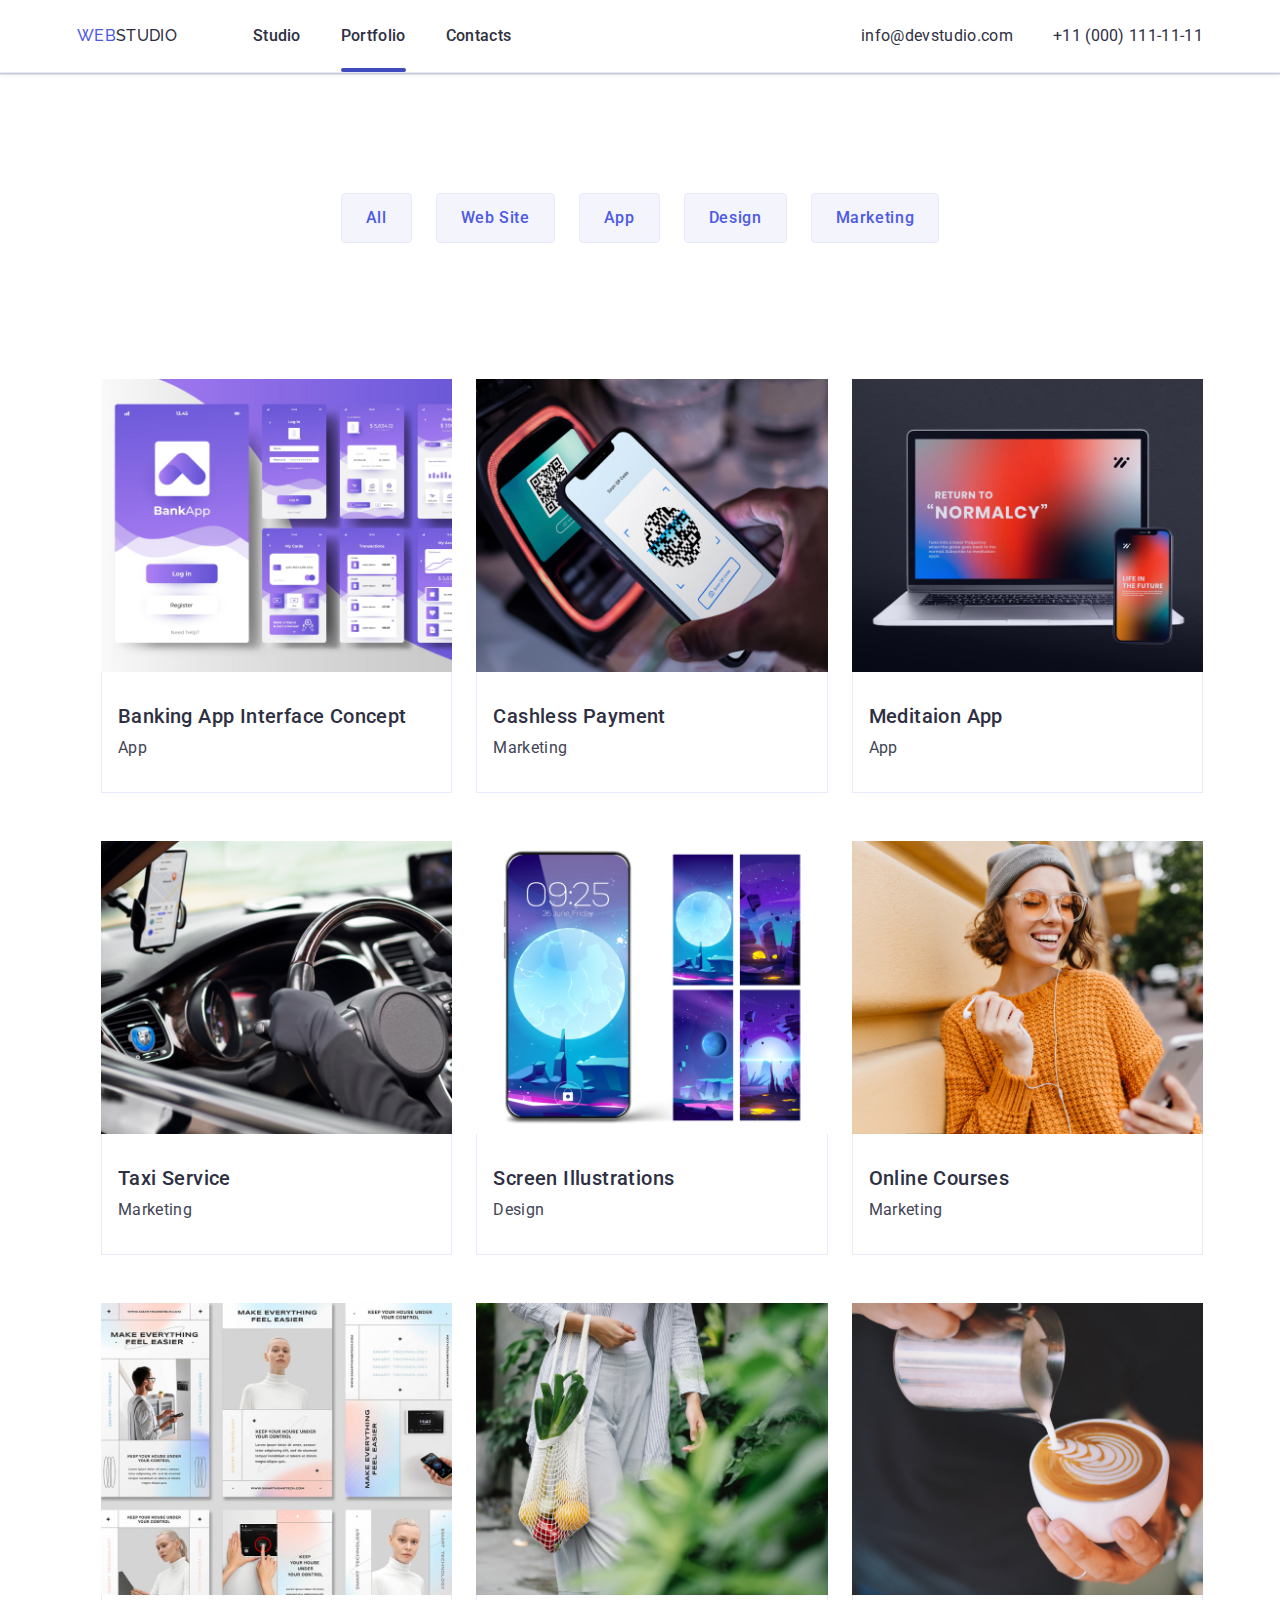
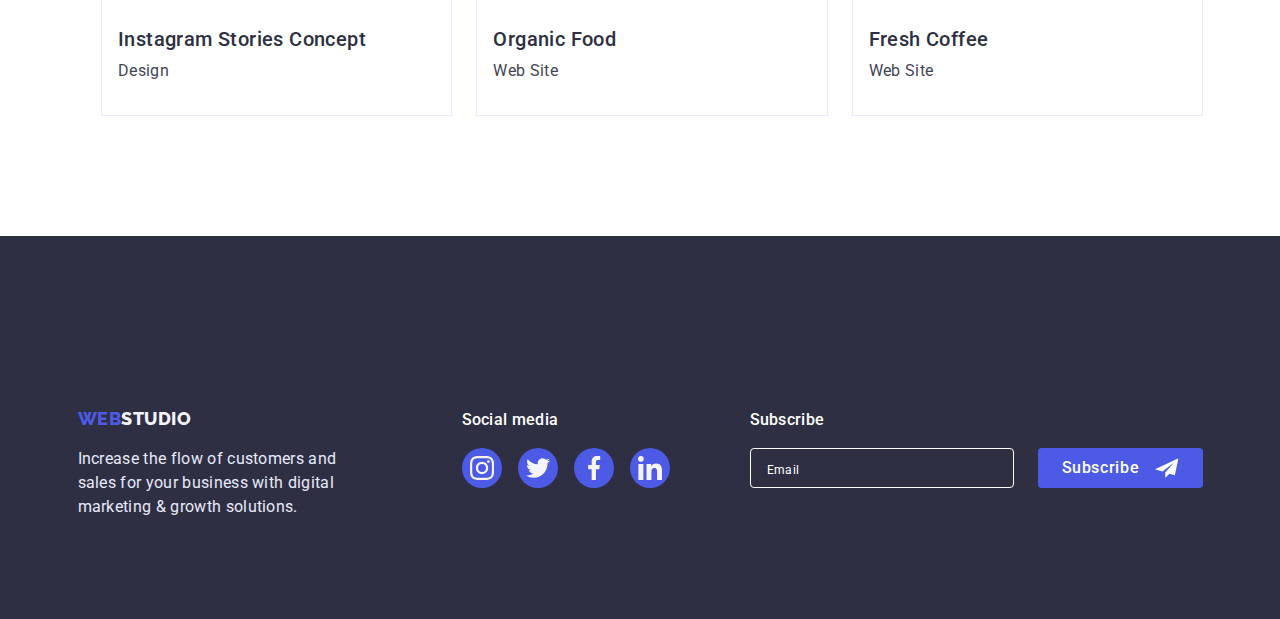
==== portfolio.html @ b20c4ad8 "Add files via upload" ====
<!DOCTYPE html>
<html lang="en">

<head>
    <meta charset="UTF-8">
    <meta http-equiv="X-UA-Compatible" content="IE=edge">
    <meta name="viewport" content="width=device-width, initial-scale=1.0">
    <title>Portfolio</title>
    <link
        href="https://fonts.googleapis.com/css2?family=Raleway:wght@800&family=Roboto:wght@400;500;700;900&display=swap"
        rel="stylesheet">
    <link href="
    https://cdn.jsdelivr.net/npm/modern-normalize@1.1.0/modern-normalize.min.css
    " rel="stylesheet">
    <link href="./css/styles.css" rel="stylesheet">
</head>

<body>
    <header class="page-header">
        <div class="container main-nav">
            <nav class="nav">
                <a class="logo" href="./index.html"><span class="logo-studio">Web</span>Studio</a>
                <ul class="nav-list">
                    <li class="list"><a class="nav-link" href="./index.html">Studio</a></li>
                    <li class="list"><a class="nav-link current" href="./portfolio.html">Portfolio</a></li>
                    <li class="list"><a class="nav-link" href="">Contacts</a></li>
                </ul>
            </nav>
            <address class="contacts">
                <ul class="contacts-list">
                    <li class="list"><a class="nav-contacts" href="mailto:info@devstudio.com">info@devstudio.com</a>
                    </li>
                    <li class="list"><a class="nav-contacts" href="tel:+110001111111">+11 (000) 111-11-11</a></li>
                </ul>
            </address>
            <button type="button" class="mobile-menu-open" data-menu-open>
                <svg class="mobile-menu-open-icon" width="32" height="22">
                    <use href="./icons.svg#icon-hamburger1"></use>
                </svg>
            </button>
        </div>
        <div class="mobile-menu" data-menu>
            <button type="button" class="modal-close-btn" data-menu-close>
                <svg class="modal-close-btn-icon" width="8" height="8">
                    <use href="./icons.svg#icon-close-modal"></use>
                </svg>
            </button>
            <ul class="nav-mobile">
                <li class="list-mobile"><a class="mobile-link" href="./index.html">Studio</a></li>
                <li class="list-mobile"><a class="mobile-link" href="./portfolio.html">Portfolio</a></li>
                <li class="list-mobile"><a class="mobile-link" href="">Contacts</a></li>
            </ul>
            <ul class="contacts-mobile">
                <li class="list-mobile"><a class="mobile-phone" href="tel:+110001111111">+11 (000) 111-11-11</a></li>
                <li class="list-mobile"><a class="mobile-mail" href="mailto:info@devstudio.com">info@devstudio.com</a>
                </li>
            </ul>
            <ul class="icon-mobile">
                <li><a href="" class="mobile-point"><svg class="network-icon-footer">
                            <use href="./icons.svg#icon-instagram-mobile"></use>
                        </svg></a>

                </li>
                <li><a href="" class="mobile-point"><svg class="network-icon-footer">
                            <use href="./icons.svg#icon-twitter-1"></use>
                        </svg></a></li>
                <li><a href="" class="mobile-point"><svg class="network-icon-footer">
                            <use href="./icons.svg#icon-facebook-1"></use>
                        </svg></a></li>
                <li><a href="" class="mobile-point"><svg class="network-icon-footer">
                            <use href="./icons.svg#icon-linkedin-1"></use>
                        </svg></a></li>
            </ul>
        </div>
    </header>
    <main>
        <section class="section">
            <div class="container">
                <h1 class="visually-hidden">Header</h1>
                <ul class="nav-profile">
                    <li class="btn-profile">
                        <button class="btn" type="button">All</button>
                    </li>
                    <li class="btn-profile">
                        <button class="btn" type="button">Web Site</button>
                    </li>
                    <li class="btn-profile">
                        <button class="btn" type="button">App</button>
                    </li>
                    <li class="btn-profile">
                        <button class="btn" type="button">Design</button>
                    </li>

                    <li class="btn-profile">
                        <button class="btn" type="button">Marketing</button>
                    </li>
                </ul>

                <ul class="projects">
                    <li class="team"><a class="team-link" href="">
                            <div class="team-list-img">
                                <picture>
                                    <source media="(min-width: 1200px)"
                                        srcset="/imgs/desk/img1.jpg 1x, ./imgs/desk/img12x.jpg 2x">
                                    <source media="(min-width: 768px)"
                                        srcset="./imgs/tab/img-tab.jpg 1x, ./imgs/mob/img-tab2x.jpg 2x">
                                    <source media="(min-width: 320px)"
                                        srcset="./imgs/mob/img-mob.png 1x, ./imgs/mob/img-mob2x.jpg 2x">

                                    <img src="./imgs/desk/img1.jpg" alt="" width="360">
                                </picture>
                                <p class="overlay">14 Stylish and User-Friendly App Design Concepts · Task Manager App ·
                                    Calorie Tracker App · Exotic Fruit Ecommerce App · Cloud Storage App</p>
                            </div>
                            <div class="servises">
                                <h2 class="servise">
                                    Banking App Interface Concept
                                </h2>
                                <p class="servise-list">App</p>
                            </div>
                        </a>

                    </li>
                    <li class="team"><a class="team-link" href="">
                            <div class="team-list-img">
                                <picture>
                                    <source media="(min-width: 1200px)"
                                        srcset="/imgs/desk/img2.jpg 1x, ./imgs/desk/img22x.jpg 2x">
                                    <source media="(min-width: 768px)"
                                        srcset="./imgs/tab/img1-tab.jpg 1x, ./imgs/mob/img1-tab2x.jpg 2x">
                                    <source media="(min-width: 320px)"
                                        srcset="./imgs/mob/img1-mob.jpg 1x, ./imgs/mob/img1-mob@2x.jpg 2x">
                                    <img src="./imgs/desk/img2.jpg" alt="" width="360">
                                </picture>

                                <p class="overlay">14 Stylish and User-Friendly App Design Concepts · Task Manager App ·
                                    Calorie Tracker App · Exotic Fruit Ecommerce App · Cloud Storage App</p>
                            </div>
                            <div class="servises">
                                <h2 class="servise">Cashless Payment</h2>
                                <p class="servise-list">Marketing</p>
                            </div>
                        </a>

                    </li>
                    <li class="team"><a class="team-link" href="">
                            <div class="team-list-img">
                                <picture>
                                    <source media="(min-width: 1200px)"
                                        srcset="./imgs/desk/img3.jpg 1x, ./imgs/desk/img32x.jpg 2x">
                                    <source media="(min-width: 768px)"
                                        srcset="./imgs/tab/img2-tab.jpg 1x, ./imgs/tab/img2-tab2x.jpg 2x">
                                    <source media="(min-width: 320px)"
                                        srcset="./imgs/mob/img2-mob.jpg 1x, ./imgs/mob/img2-mob2x.jpg 2x">
                                    <img src="./imgs/desk/img3.jpg" alt="" width="360">
                                </picture>

                                <p class="overlay">14 Stylish and User-Friendly App Design Concepts · Task Manager App ·
                                    Calorie Tracker App · Exotic Fruit Ecommerce App · Cloud Storage App</p>
                            </div>
                            <div class="servises">
                                <h2 class="servise">Meditaion App</h2>
                                <p class="servise-list">App</p>
                            </div>
                        </a>

                    </li>
                    <li class="team"><a class="team-link" href="">
                            <div class="team-list-img">
                                <picture>
                                    <source media="(min-width: 1200px)"
                                        srcset="./imgs/desk/img4.jpg 1x, ./imgs/desk/img42x.jpg 2x">
                                    <source media="(min-width: 768px)"
                                        srcset="./imgs/tab/img4-tab.jpg 1x, ./imgs/tab/img4-tab2x.jpg 2x">
                                    <source media="(min-width: 320px)"
                                        srcset="./imgs/mob/img3-mob.jpg 1x, ./imgs/mob/img3-mob2x.jpg 2x">
                                    <img src="./imgs/desk/img4.jpg" alt="" width="360">
                                </picture>

                                <p class="overlay">14 Stylish and User-Friendly App Design Concepts · Task Manager App ·
                                    Calorie Tracker App · Exotic Fruit Ecommerce App · Cloud Storage App</p>
                            </div>
                            <div class="servises">
                                <h2 class="servise">Taxi Service</h2>
                                <p class="servise-list">Marketing</p>
                            </div>
                        </a>

                    </li>
                    <li class="team"><a class="team-link" href="">
                            <div class="team-list-img">
                                <picture>
                                    <source media="(min-width: 1200px)"
                                        srcset="./imgs/desk/img5.jpg 1x, ./imgs/desk/img52x.jpg 2x">
                                    <source media="(min-width: 768px)"
                                        srcset="./imgs/tab/img5-tab.jpg 1x, ./imgs/mob/img5-tab2x.jpg 2x">
                                    <source media="(min-width: 320px)"
                                        srcset="./imgs/mob/img4-mob.jpg 1x, ./imgs/mob/img4-mob2x.jpg 2x">
                                    <img src="./imgs/desk/img5.jpg" alt="" width="360">
                                </picture>

                                <p class="overlay">14 Stylish and User-Friendly App Design Concepts · Task Manager App ·
                                    Calorie Tracker App · Exotic Fruit Ecommerce App · Cloud Storage App</p>
                            </div>
                            <div class="servises">
                                <h2 class="servise">Screen Illustrations</h2>
                                <p class="servise-list">Design</p>
                            </div>
                        </a>

                    </li>
                    <li class="team"><a class="team-link" href="">
                            <div class="team-list-img">
                                <picture>
                                    <source media="(min-width: 1200px)"
                                        srcset="./imgs/desk/img6.jpg 1x, ./imgs/desk/img62x.jpg 2x">
                                    <source media="(min-width: 768px)"
                                        srcset="./imgs/tab/img7-tab.jpg 1x, ./imgs/mob/img7-tab2x.jpg 2x">
                                    <source media="(min-width: 320px)"
                                        srcset="./imgs/mob/img5-mob.jpg 1x, ./imgs/mob/img5-mob2x.jpg 2x">
                                    <img src="./imgs/desk/img5.jpg" alt="" width="360">
                                </picture>

                                <p class="overlay">14 Stylish and User-Friendly App Design Concepts · Task Manager App ·
                                    Calorie Tracker App · Exotic Fruit Ecommerce App · Cloud Storage App</p>
                            </div>
                            <div class="servises">
                                <h2 class="servise">Online Courses</h2>
                                <p class="servise-list">Marketing</p>
                            </div>
                        </a>

                    </li>
                    <li class="team"><a class="team-link" href="">
                            <div class="team-list-img">
                                <picture>
                                    <source media="(min-width: 1200px)"
                                        srcset="./imgs/desk/img7.jpg 1x, ./imgs/desk/img72x.jpg 2x">
                                    <source media="(min-width: 768px)"
                                        srcset="./imgs/tab/img8-tab.jpg 1x, ./imgs/mob/img8-tab2x.jpg 2x">
                                    <source media="(min-width: 320px)"
                                        srcset="./imgs/mob/img7-mob.jpg 1x, ./imgs/mob/img7-mob2x.jpg 2x">
                                    <img src="./imgs/desk/img7.jpg" alt="" width="360">
                                </picture>

                                <p class="overlay">14 Stylish and User-Friendly App Design Concepts · Task Manager App ·
                                    Calorie Tracker App · Exotic Fruit Ecommerce App · Cloud Storage App</p>
                            </div>
                            <div class="servises">
                                <h2 class="servise">Instagram Stories Concept</h2>
                                <p class="servise-list">Design</p>
                            </div>
                        </a>

                    </li>
                    <li class="team"><a class="team-link" href="">
                            <div class="team-list-img">
                                <picture>
                                    <source media="(min-width: 1200px)"
                                        srcset="./imgs/desk/img8.jpg 1x, ./imgs/desk/img82x.jpg 2x">
                                    <source media="(min-width: 768px)"
                                        srcset="./imgs/tab/img9-tab.jpg 1x, ./imgs/mob/img9-tab2x.jpg 2x">
                                    <source media="(min-width: 320px)"
                                        srcset="./imgs/mob/img8-mob.jpg 1x, ./imgs/mob/img8-mob2x.jpg 2x">
                                    <img src="./imgs/desk/img8.jpg" alt="" width="360">
                                </picture>

                                <p class="overlay">14 Stylish and User-Friendly App Design Concepts · Task Manager App ·
                                    Calorie Tracker App · Exotic Fruit Ecommerce App · Cloud Storage App</p>
                            </div>
                            <div class="servises">
                                <h2 class="servise">Organic Food</h2>
                                <p class="servise-list">Web Site</p>
                            </div>
                        </a>

                    </li>
                    <li class="team"><a class="team-link" href="">
                            <div class="team-list-img">
                                <picture>
                                    <source media="(min-width: 1200px)"
                                        srcset="./imgs/desk/img9.jpg 1x, ./imgs/desk/img92x.jpg 2x">
                                    <source media="(min-width: 768px)"
                                        srcset="./imgs/tab/img10-tab.jpg 1x, ./imgs/mob/img10-tab2x.jpg 2x">
                                    <source media="(min-width: 320px)"
                                        srcset="./imgs/mob/img9-mob.jpg 1x, ./imgs/mob/img9-mob2x.jpg 2x">
                                        <img src="./imgs/desk/img9.jpg" alt="" width="360">
                                </picture>
                                
                                <p class="overlay">14 Stylish and User-Friendly App Design Concepts · Task Manager App ·
                                    Calorie Tracker App · Exotic Fruit Ecommerce App · Cloud Storage App</p>
                            </div>
                            <div class="servises">
                                <h2 class="servise">Fresh Coffee</h2>
                                <p class="servise-list">Web Site</p>
                            </div>
                        </a>


                    </li>
                </ul>
            </div>
        </section>
    </main>
    <footer class="footer">
        <div class="container footer-container">
            <div class="footer-mob">
                <a class="logo" href="./index.html"><span class="logo-studio">Web</span><span
                        class="logo-footer">Studio</span></a>
                <p class="footer-text">
                    Increase the flow of customers and sales for your business with digital
                    marketing & growth solutions.
                </p>
            </div>

            <div class="social-media">


                <b class="media-text"> Social media</b>
                <ul class="icon-footer">
                    <li><a class="footer-point" href=""><svg class="network-icon-footer">
                                <use href="./icons.svg#icon-instagram-2"></use>
                            </svg></a>

                    </li>
                    <li><a href="" class="footer-point"><svg class="network-icon-footer">
                                <use href="./icons.svg#icon-twitter-1"></use>
                            </svg></a></li>
                    <li><a href="" class="footer-point"><svg class="network-icon-footer">
                                <use href="./icons.svg#icon-facebook-1"></use>
                            </svg></a></li>
                    <li><a href="" class="footer-point"><svg class="network-icon-footer">
                                <use href="./icons.svg#icon-linkedin-1"></use>
                            </svg></a></li>
                </ul>

            </div>
            <div class="subscribe">
                <b class="media-text">Subscribe</b>
                <form class="subscribe-footer">
                    <label class="footer-form" for="">
                        <input class="footer-input" type="email" name=foter-subscribe placeholder="Email">
                    </label>
                    <button type="submit" class="btn-subscribe">Subscribe
                        <svg class="footer-btn-icon" width="24" height="20">
                            <use href="./icons.svg#icon-icon-send"></use>
                        </svg>
                    </button>
                </form>
            </div>
        </div>
    </footer>

    <script src="./css/js/mobile-menu.js"></script>

</body>

</html>
---- css/styles.css ----
:root {
    --main-light-color: #ffffff;
    --main-font-color: #2E2F42;
    --secondare-font-color: #434455;
    --accent-color: #4D5AE5;
    --border-bg-color: #F4F4FD;
    --transition: 250ms cubic-bezier(0.4, 0, 0.2, 1);
}


/* Загал */

body {
    font-family: "Roboto", sans-serif;
    color: var(--secondare-font-color);
    background: var(--main-light-color);

}


ul {
    list-style: none;
    padding: 0%;
    margin: 0%;
}

a {
    text-decoration: none;
}



h1,
h2,
h3,
p {
    margin-top: 0%;
    margin-bottom: 0;
}


address {
    font-style: normal;
}





.visually-hidden {
    position: absolute;
    width: 1px;
    height: 1px;
    margin: -1px;
    border: 0;
    padding: 0;
    white-space: nowrap;
    clip-path: inset(100%);
    clip: rect(0 0 0 0);
    overflow: hidden;
}

.logo {
    font-family: "Raleway";
    font-weight: 800;
    font-size: 18px;
    line-height: 1.33;
    letter-spacing: 0.03em;
    text-transform: uppercase;
    color: var(--main-font-color);


}



.logo-studio {
    color: var(--accent-color);

}



/* Студіо */

/*
.btn:hover,
.btn:focus {
    background-color: #404BBF;
    color: var(--main-light-color);
    border-color: transparent;
    box-shadow: 0px 4px 4px rgba(0, 0, 0, 0.15);

} */










.btn-main {
    font-family: inherit;
    font-weight: 500;
    font-size: 16px;
    line-height: 1.5;

    letter-spacing: 0.04em;
    padding: 16px 32px;
    border-radius: 4px;
    color: var(--main-light-color);
    background: var(--accent-color);
    cursor: pointer;
    border: 1px solid transparent;
    box-shadow: 0px 4px 4px rgba(0, 0, 0, 0.15);
    border-radius: 4px;
    transition: background var(--transition);




}

.btn-main:hover,
.btn-main:focus {

    background: #404BBF;


}



.heading1 {
    font-weight: 700;
    font-size: 36px;
    letter-spacing: 0.02em;
    line-height: 1.11;
    text-transform: capitalize;
    color: var(--main-font-color);
    padding-top: 0%;
    margin-bottom: 72px;
    text-align: center;



}





/* Footer */
/* 
 */

/* Портфоліо */





/* shlak */



/* .nav,
.contacts {
    display: flex;
    align-items: center;
    list-style: none;


}






 */
@media screen and (max-width: 767px) {

    .nav-list,
    .contacts-list {
        display: none;
    }
}

@media screen and (min-width: 768px) {
    .contacts {
        display: block;
    }

    .nav-list {
        display: flex;
    }
}

.main-nav {
    display: flex;
    align-items: center;
    justify-content: space-between;
}



.mobile-menu-open {
    background-color: transparent;
    border: none;
    padding: 0;
}



.card {
    width: 1128px;
    padding-left: 15px;
    padding-right: 15px;

    margin-left: auto;
    margin-right: auto;
    align-items: center;

}

.btn-nav {
    width: 1128px;
    padding-left: 15px;
    padding-right: 15px;

    margin-left: auto;
    margin-right: auto;
    align-items: center;
    margin-top: 96px;



}



.specialist-person {
    width: 1128px;
    padding-left: 15px;
    padding-right: 15px;

    margin-left: auto;
    margin-right: auto;
    align-items: center;
    flex-wrap: wrap;

}

*/ .specialist-person-icon {
    /* flex-basis: calc(100% / 4); */
    display: inline;

}


.section-hero {

    background-color: var(--main-font-color);
    background-image: linear-gradient(rgba(46, 47, 66, 0.7), rgba(46, 47, 66, 0.7)),
        url(../imgs/bg-mob.jpg);

    background-repeat: no-repeat;
    background-size: cover;
    background-position: center;
    max-width: 1440px;
    margin-left: auto;
    margin-right: auto;


    text-align: center;
    padding-top: 188px;
    padding-bottom: 188px;



}


.container {
    width: 100%;
    padding-left: 16px;
    padding-right: 16px;

}

.page-header {
    border-bottom: 1px solid #E7E9FC;
    box-shadow: 0px 2px 1px rgba(46, 47, 66, 0.08),
        0px 1px 1px rgba(46, 47, 66, 0.16),
        0px 1px 6px rgba(46, 47, 66, 0.08);


}

@media screen and (min-widht:480px) {}



.name-specialist {
    padding: 32px 16px;
    text-align: center;
    background-color: #fff;
}

.name {

    font-weight: 500;
    font-size: 20px;
    line-height: 1.2;
    letter-spacing: 0.02em;
    color: var(--main-font-color);
    margin-bottom: 8px;

}

.specialist {
    font-weight: 400;
    font-size: 16px;
    line-height: 1.5;
    letter-spacing: 0.02em;
    color: var(--secondare-font-color);
    margin-bottom: 8px;


}





@media screen and (min-width:768px) {
    .container {
        width: 736px;
        margin-left: auto;
        margin-right: auto;

    }
}



@media screen and (max-width: 767px) {


    .container {
        width: 428px;
        margin-left: auto;
        margin-right: auto;
    }

    .page-header {
        padding-top: 24px;
        padding-bottom: 24px;
    }

    .mobile-menu {
        position: fixed;
        width: 100%;
        height: 100%;
        top: 0;
        left: 0;
        z-index: 1000;
        background: #FFFFFF;
        padding-left: 40px;
        padding-right: 40px;
        opacity: 0;
        visibility: hidden;
        pointer-events: none;
        display: flex;
        flex-direction: column;
        box-shadow: 0px 2px 1px rgba(46, 47, 66, 0.08), 0px 1px 1px rgba(46, 47, 66, 0.16), 0px 1px 6px rgba(46, 47, 66, 0.08);
        transition: opacity var(--transition), visibility var(--transition);
    }

    .mobile-menu.is-open {
        opacity: 1;
        visibility: visible;
        pointer-events: auto;
    }


    .mobile-menu-open-icon {
        display: block;
    }

    .nav-mobile {

        padding-top: 80px;

    }

    .mobile-link {
        font-style: normal;
        font-weight: 700;
        font-size: 36px;
        line-height: 1.11;
        letter-spacing: 0.02em;
        text-transform: capitalize;
        color: #2E2F42;
        /* transition: color var(--transition); */
    }

    /* .mobile-link:hover,
    .mobile-link:focus {
        color: #404BBF;
    } */

    .list-mobile {
        margin-bottom: 40px;
    }

    .list-mobile:last-child {
        margin-bottom: 0;
    }

    .mobile-phone {
        font-weight: 700;
        font-size: 36px;
        line-height: 1.11;
        letter-spacing: 0.02em;
        text-transform: capitalize;
        color: var(--accent-color);

    }

    .contacts-mobile {

        margin-top: 284px;
    }

    .mobile-mail {
        font-weight: 500;
        font-size: 20px;
        line-height: 1.2;
        letter-spacing: 0.02em;
        color: #434455;
    }

    .mobile-point {
        width: 40px;
        height: 40px;
        background-color: var(--accent-color);
        display: flex;
        border-radius: 50%;
        align-items: center;
        justify-content: center;
    }



    .icon-mobile {
        display: flex;
        justify-content: space-between;
        margin-top: 48px;
    }


    .text-main {


        font-size: 36px;
        line-height: 1.11;
        text-align: center;
        letter-spacing: 0.02em;

        color: var(--main-light-color);
        width: 320px;
        margin: 0 auto 72px;


    }



    .quality {

        font-weight: 700;
        font-size: 36px;
        line-height: 1.11;
        text-align: center;
        letter-spacing: 0.02em;
        text-transform: capitalize;
        color: var(--main-font-color);
        margin-bottom: 8px;

    }

    .quality-description {
        font-weight: 500;
        font-size: 16px;
        line-height: 1.5;
        letter-spacing: 0.02em;
        color: var(--secondare-font-color);



    }

    .goals-item {

        padding: 0px;
        gap: 8px;
        margin-bottom: 72px;



    }



    .projects-people {
        display: block;
        margin-left: auto;
        margin-right: auto;
    }

    .people {
        margin-bottom: 72px;
        box-shadow: 0px 1px 6px rgba(46, 47, 66, 0.08),
            0px 1px 1px rgba(46, 47, 66, 0.16),
            0px 2px 1px rgba(46, 47, 66, 0.08);
        border-radius: 0px 0px 4px 4px;
        background: #FFFFFF;

        max-width: 264px;
        margin-right: auto;
        margin-left: auto;
    }


    .people:last-child {
        margin-bottom: 0%;
    }



    .network {
        display: flex;
        justify-content: space-between;
    }

    .network-point {
        width: 40px;
        height: 40px;
        background-color: #4D5AE5;
        display: flex;
        border-radius: 50%;
        align-items: center;
        justify-content: center;
        /* transition: background var(--transition); */
    }

    /* 
    .network-point:hover,
    .network-point:focus {
        background: #404BBF;
    } */


    .customers {
        display: flex;
        flex-wrap: wrap;
        justify-content: center;
    }

    .customers-item {
        width: 168px;
        height: 88px;

    }

    .footer-text {
        font-weight: 400;
        font-size: 16px;
        line-height: 1.5;
        letter-spacing: 0.02em;
        color: #E7E9FC;
        width: 264px;
        margin-top: 16px;
        margin-left: auto;
        margin-right: auto;



    }

    .footer {
        background: var(--main-font-color);
        margin-top: 0;
        margin-bottom: 0;


        margin-left: auto;
        margin-right: auto;


        padding-top: 98px;
        padding-bottom: 98px;


    }

    .logo-footer {
        color: var(--border-bg-color);

    }


    .footer-container {

        text-align: center;
    }


    .footer-mob {

        margin-bottom: 72px;

    }

    .social-media {
        margin-bottom: 72px;
    }

    .media-text {
        font-weight: 500;
        font-size: 16px;
        line-height: 1.5;
        letter-spacing: 0.02em;
        color: #FFFFFF;

    }

    .icon-footer {
        display: flex;
        gap: 16px;
        margin-top: 16px;
        justify-content: center;
    }

    .subscribe-footer {
        margin-top: 16px;
    }


    .btn-subscribe {
        margin-top: 16px;


    }

    .footer-form {
        border: 1px solid #FFFFFF;
        filter: drop-shadow(0px 4px 4px rgba(0, 0, 0, 0.15));
        border-radius: 4px;
        width: 398px;
        height: 40px;
        display: block;
    }

    .footer-point {
        width: 40px;
        height: 40px;
        background-color: var(--accent-color);
        display: flex;
        border-radius: 50%;
        justify-content: center;
        align-items: center;
        transition: background var(--transition);
    }

    .footer-input {
        width: 398px;
        height: 40px;
        border: #FFFFFF 1px solid;
        border-radius: 4px;
        background-color: var(--main-font-color);
        color: #FFFFFF;
        padding-left: 16px;
    }

    .nav-profile {
        display: flex;
        margin-bottom: 72px;
        align-items: center;
        flex-wrap: wrap;

    }


    .btn-profile {
        margin-right: 24px;
        margin-bottom: 16px;
    }


    .btn-profile:last-child {
        margin-right: 0%;
    }

    .btn {
        background: var(--border-bg-color);

        font-family: inherit;
        font-weight: 500;
        font-size: 16px;
        line-height: 1.5;
        letter-spacing: 0.04em;
        border: 1px solid #E7E9FC;
        border-radius: 4px;

        color: var(--accent-color);
        cursor: pointer;
        padding: 12px 24px;
        transition: background-color var(--transition), color var(--transition), box-shadow var(--transition), border-color var(--transition);
    }

    .projects {

        display: block;

    }

    .servise {
        font-weight: 500;
        font-size: 20px;
        line-height: 1.2;


        letter-spacing: 0.02em;
        color: var(--main-font-color);
        margin-bottom: 8px;

    }

    .servise-list {
        font-weight: 400;
        font-size: 16px;
        line-height: 1.5;
        letter-spacing: 0.02em;
        color: var(--secondare-font-color);
    }

    .bg-color {
        background-color: var(--border-bg-color);
        padding-top: 120px;
        margin-right: auto;
        margin-left: auto;
        width: 100%;

    }

    .modal {
        width: 392px;
        background-color: #FCFCFC;
        position: absolute;
        top: 50%;
        left: 50%;
        transform: translate(-50%, -50%);
        padding-left: 24px;
        padding-right: 24px;
        padding-top: 72px;
        padding-bottom: 24px;

        height: 586px;
        max-height: 90hv;
        overflow-y: scroll;



        box-shadow: 0px 1px 1px rgba(0, 0, 0, 0.14), 0px 1px 3px rgba(0, 0, 0, 0.12), 0px 2px 1px rgba(0, 0, 0, 0.2);
        border-radius: 4px;


    }


    .backdrop {
        position: fixed;
        z-index: 100;
        top: 0;
        left: 0;
        width: 100%;
        height: 100%;
        background-color: rgba(46, 47, 66, 0.4);
        transition: opacity var(--transition), visibility var(--transition);
    }

    .backdrop.is-hidden {
        opacity: 0;
        visibility: hidden;
        pointer-events: none;
    }


    .modal-close-btn {
        position: absolute;
        background: #E7E9FC;
        border: 1px solid rgba(0, 0, 0, 0.1);
        width: 24px;
        height: 24px;
        border-radius: 50%;
        padding: 0;
        display: flex;
        justify-content: center;
        align-items: center;
        top: 24px;
        right: 24px;
        cursor: pointer;
        transition: background var(--transition);
    }

    .modal-close-btn:hover,
    .modal-close-btn:focus {
        background: #404BBF;
    }

    .modal-close-btn-icon {
        transition: fill var(--transition);
    }

    .modal-close-btn:hover .modal-close-btn-icon,
    .modal-close-btn:focus .modal-close-btn-icon {
        fill: #ffffff;
    }

    .overlay {
        display: none;
    }

}

@media screen and (min-device-pixel-ratio: 2) and (max-width: 768px),
(min-resolution: 192dpi) and (max-width: 768px),
(min-resolution: 2dppx) and (max-width: 768px) {
    .section-hero {
        background-image: url(../imgs/bg@2x-mob.jpg);
    }
}



@media screen and (min-width: 768px) {
    .mobile-menu {
        display: none;
    }



    .mobile-menu-open {
        display: none;
    }


    .nav {
        display: flex;
        align-items: center;
    }

    .nav-link {

        padding-top: 24px;
        padding-bottom: 24px;
        display: block;
        transition: color var(--transition);
        position: relative;

    }



    .nav-link:last-child {
        margin-right: 0%;

    }

    .nav-list {
        margin-left: 76px;
        display: flex;

    }

    .nav-list:last-child {
        margin-right: 0;
    }

    .list {
        margin-right: 40px;
    }

    .list:last-child {
        margin-right: 0;
    }

    .address-list {
        margin-right: 0;
    }

    .nav a {
        font-weight: 500;
        font-size: 16px;
        line-height: 1.5;
        letter-spacing: 0.02em;
        color: var(--main-font-color);
        transition: color var(--transition);
    }



    .contacts a {
        font-weight: 400;
        font-size: 16px;
        line-height: 1.5;
        letter-spacing: 0.02em;
        color: var(--main-font-color);

        margin: 0%;
        transition: color var(--transition);
    }

    /* .contacts a:hover,
    .contacts a:focus {
        color: #404BBF;
    } */

    .text-main {

        font-size: 56px;
        line-height: 1.07;
        color: var(--main-light-color);
        width: 496px;
        margin: 0 auto 36px;
    }


    .goals {
        display: flex;
        flex-wrap: wrap;
        padding: 0%;
        margin-right: 24px;

    }

    .goals-item {

        text-align: left;
        flex-basis: calc((100%-48px)/2);
        margin-bottom: 72px;



    }

    .section-hero {
        background-image: linear-gradient(rgba(46, 47, 66, 0.7), rgba(46, 47, 66, 0.7)),
            url(../imgs/bg-tab.jpg);
        max-width: 1440px;
    }

    .projects-people {
        display: flex;
        flex-wrap: wrap;

        gap: 64px 24px;

    }



    .people {

        flex-basis: calc(100% - 24px / 2);
        justify-content: space-between;
        margin-right: 24px;
        max-width: 264px;



    }


    .network {
        display: flex;
        justify-content: space-between;
    }

    .network-point {
        width: 40px;
        height: 40px;
        background-color: #4D5AE5;
        display: flex;
        border-radius: 50%;
        align-items: center;
        justify-content: center;
        transition: background var(--transition);
    }

    .network-point:hover,
    .network-point:focus {
        background: #404BBF;
    }

    .customers {
        display: flex;
        flex-wrap: wrap;
        justify-content: center;

    }

    .customers-item {
        width: 168px;
        height: 88px;
        justify-content: center;
    }

    .footer-text {
        font-weight: 400;
        font-size: 16px;
        line-height: 1.5;
        letter-spacing: 0.02em;
        color: #E7E9FC;
        width: 264px;
        margin-top: 16px;



    }

    .footer {
        background: var(--main-font-color);
        margin-top: 0%;
        margin-bottom: 0;

        padding-top: 100px;
        padding-bottom: 100px;


    }

    .logo-footer {
        color: var(--border-bg-color);

    }


    .footer-container {
        display: flex;
        flex-wrap: wrap;
        justify-content: center;
    }

    .media-text {
        font-weight: 500;
        font-size: 16px;
        line-height: 1.5;
        letter-spacing: 0.02em;
        color: #FFFFFF;

    }

    .social-media {
        margin-left: 24px;
    }

    .media-text {
        font-weight: 500;
        font-size: 16px;
        line-height: 1.5;
        letter-spacing: 0.02em;
        color: #FFFFFF;

    }

    .icon-footer {
        display: flex;
        gap: 16px;
        margin-top: 16px;
    }

    .subscribe-footer {
        display: flex;
    }

    .subscribe {
        margin-top: 72px;
    }


    .footer-point {
        width: 40px;
        height: 40px;
        background-color: var(--accent-color);
        display: flex;
        border-radius: 50%;
        justify-content: center;
        align-items: center;
        transition: background var(--transition);
    }

    .footer-form {
        width: 264px;
        height: 40px;
        border-radius: 4px;
    }


    .footer-input {
        width: 264px;
        height: 40px;
        border: #FFFFFF 1px solid;
        border-radius: 4px;
        background-color: var(--main-font-color);
        color: #FFFFFF;
        padding-left: 16px;
    }

    .projects {
        display: flex;
        flex-wrap: wrap;
    }

    .team {
        background: var(--main-light-color);
        display: inline;

        flex-basis: calc(100% / 2 - 24px);
        margin-top: 48px;

        margin-left: 24px;

    }

    .nav-profile {
        display: flex;
        margin-bottom: 72px;
        align-items: center;
        justify-content: center;

    }


    .btn-profile {
        margin-right: 24px;
        margin-bottom: 16px;
    }


    .btn-profile:last-child {
        margin-right: 0%;
    }

    .btn {
        background: var(--border-bg-color);

        font-family: inherit;
        font-weight: 500;
        font-size: 16px;
        line-height: 1.5;
        letter-spacing: 0.04em;
        border: 1px solid #E7E9FC;
        border-radius: 4px;

        color: var(--accent-color);
        cursor: pointer;
        padding: 12px 24px;
        transition: background-color var(--transition), color var(--transition), box-shadow var(--transition), border-color var(--transition);
    }

    .servise {
        font-weight: 500;
        font-size: 20px;
        line-height: 1.2;


        letter-spacing: 0.02em;
        color: var(--main-font-color);
        margin-bottom: 8px;

    }

    .servise-list {
        font-weight: 400;
        font-size: 16px;
        line-height: 1.5;
        letter-spacing: 0.02em;
        color: var(--secondare-font-color);
    }

    .bg-color {
        background-color: var(--border-bg-color);
        padding-top: 120px;
        padding-left: 108px;
        padding-right: 108px;
        width: 100%;

    }

    .modal {
        width: 408px;
        background-color: #FCFCFC;
        position: absolute;
        top: 50%;
        left: 50%;
        transform: translate(-50%, -50%);
        padding-left: 24px;
        padding-right: 24px;
        padding-top: 72px;
        padding-bottom: 24px;

        height: 586px;





        box-shadow: 0px 1px 1px rgba(0, 0, 0, 0.14), 0px 1px 3px rgba(0, 0, 0, 0.12), 0px 2px 1px rgba(0, 0, 0, 0.2);
        border-radius: 4px;


    }


    .backdrop {
        position: fixed;
        z-index: 100;
        top: 0;
        left: 0;
        width: 100%;
        height: 100%;
        background-color: rgba(46, 47, 66, 0.4);
        transition: opacity var(--transition), visibility var(--transition);
    }

    .backdrop.is-hidden {
        opacity: 0;
        visibility: hidden;
        pointer-events: none;
    }


    .modal-close-btn {
        position: absolute;
        background: #E7E9FC;
        border: 1px solid rgba(0, 0, 0, 0.1);
        width: 24px;
        height: 24px;
        border-radius: 50%;
        padding: 0;
        display: flex;
        justify-content: center;
        align-items: center;
        top: 24px;
        right: 24px;
        cursor: pointer;
        transition: background var(--transition);
    }

    .modal-close-btn:hover,
    .modal-close-btn:focus {
        background: #404BBF;
    }

    .modal-close-btn-icon {
        transition: fill var(--transition);
    }

    .modal-close-btn:hover .modal-close-btn-icon,
    .modal-close-btn:focus .modal-close-btn-icon {
        fill: #ffffff;
    }


    .overlay {
        display: none;
    }
}

@media screen and (min-device-pixel-ratio: 2) and (min-width: 768px),
(min-resolution: 192dpi) and (min-width: 768px),
(min-resolution: 2dppx) and (min-width: 768px) {
    .section-hero {
        background-image: url(../imgs/bg@2x-tab.jpg);
    }
}


@media screen and (max-width:1199px) {
    .section-work {
        display: none;
    }

}

@media screen and (min-width: 1200px) {
    .container {
        width: 1158px;
    }

    .text-main {
        margin: 0 auto 48px;
    }


    .address-list {
        margin-right: 40px;
    }

    .contacts-list {
        display: flex;
    }



    .goals {
        display: flex;
        flex-wrap: nowrap;
        align-items: center;
        padding: 0%;

    }

    .goals-item {
        text-align: left;
        flex-basis: calc(100% - 72px / 4);
        margin-right: 24px;

    }

    .goals-item:last-child {

        margin-right: 0%;

    }


    .goals-item::before {

        height: 112px;
        display: block;
        content: "";
        background-color: var(--border-bg-color);
        border-radius: 4px;
        background-repeat: no-repeat;
        background-position: center;
    }


    .icon-strategy::before {
        background-image: url(../imgs/antenna\ 1\ \(2\).svg);
    }

    .icon-punctuality::before {
        background-image: url(../imgs/clock\ 1.svg);
    }

    .icon-diligence::before {
        background-image: url(../imgs/diagram\ 1.svg);
    }

    .icon-technologies::before {
        background-image: url(../imgs/astronaut\ 1.svg);
    }

    .quality {
        margin-top: 8px;
        margin-bottom: 8px;
    }

    .quality-description {
        font-weight: 400;
    }


    .section-hero {
        background-image: linear-gradient(rgba(46, 47, 66, 0.7), rgba(46, 47, 66, 0.7)),
            url(../imgs/herobg.jpg);
    }


    .projects-people {
        display: flex;
        flex-wrap: nowrap;

    }

    .people {

        display: inline;

        flex-basis: calc(100% - 72px / 4);
        justify-content: space-between;
        margin-right: 24px;


    }

    .people:last-child {
        margin-right: 0%;
    }


    .section-work {
        justify-content: space-between;

        padding-left: 15px;
        padding-right: 15px;
        align-items: center;

        margin-left: auto;
        margin-right: auto;

        margin-bottom: 0%;
        padding-bottom: 120px;
        text-align: center;
    }

    .customers {
        flex-wrap: nowrap;
    }

    .customers-logo:hover,
    .customers-logo:focus {
        border: 1px solid #404BBF;
        border-radius: 4px;
        color: #404BBF;
    }



    .container-footer {
        width: 1128px;
        padding-left: 15px;
        padding-right: 15px;
        align-items: center;
        display: flex;

        margin-top: 120px;
    }


    .subscribe {
        margin-left: 80px;
    }

    .subscribe-footer {
        display: flex;
        margin-top: 16px;
    }


    .social-media {

        margin-left: 120px;


    }

    .media-text {
        font-weight: 500;
        font-size: 16px;
        line-height: 1.5;
        letter-spacing: 0.02em;
        color: #FFFFFF;

    }

    .icon-footer {
        display: flex;
        gap: 16px;
        margin-top: 16px;
    }


    .footer-point:hover,
    .footer-point:focus {
        background: #31D0AA;
    }

    .footer-container {
        display: flex;
        align-items: baseline;
    }

    /* .nav-profile {
        display: flex;
        margin-bottom: 72px;
        align-items: center;
        justify-content: center;
    } */


    .btn-profile {
        margin-right: 24px;

    }


    .btn-profile:last-child {
        margin-right: 0%;
    }


    .btn-profile:hover,
    .btn-profile:focus {


        border-radius: 4px;
    }


    .projects {

        display: flex;

    }


    .team {
        background: var(--main-light-color);
        display: inline;

        flex-basis: calc(100% / 3 - 24px);
        margin-top: 48px;

        margin-left: 24px;

    }



    .team-link {
        display: block;
        position: relative;
        transition: box-shadow var(--transition);
    }

    .team-link:hover,
    .team-link:focus {
        box-shadow: 0px 1px 6px rgba(46, 47, 66, 0.08), 0px 1px 1px rgba(46, 47, 66, 0.16), 0px 2px 1px rgba(46, 47, 66, 0.08);
        border-radius: 0px 0px 4px 4px;


    }



    .example {
        align-items: center;
        padding-left: 0;
        justify-self: start;
        display: flex;
    }

    .example-list {
        margin-right: 24px;
        width: 360px;
    }

    .example-list:last-child {
        margin-right: 0;
    }

    .overlay {
        background-color: var(--accent-color);
        font-weight: 400;
        font-size: 16px;
        line-height: 1.5;
        letter-spacing: 0.02em;
        color: var(--border-bg-color);
        padding-top: 40px;
        padding-left: 32px;
        padding-right: 32px;
        padding-bottom: 40px;
        position: absolute;
        left: 0;
        top: 0;
        width: 100%;
        height: 100%;

        transform: translate(0, 100%);
        transition: transform var(--transition);

    }



    .team-list-img {
        position: relative;
        overflow: hidden;
    }

    .team-link:hover .overlay,
    .team-link:focus .overlay {
        transform: translate(0, 0);
    }


}

@media screen and (min-device-pixel-ratio: 2) and (min-width: 1200px),
(min-resolution: 192dpi) and (min-width: 1200px),
(min-resolution: 2dppx) and (min-width: 1200px) {
    .section-hero {
        background-image: url(../imgs/hero-bg-desk.jpg);
    }


    .modal {
        width: 408px;

        height: 584px;



    }
}


.section {


    padding-top: 120px;
    padding-bottom: 120px;



}






img {
    display: block;
    max-width: 100%;
    height: auto;
    margin-right: 0%;
}







.servises {
    padding: 32px 16px 32px 16px;
    border-left: 1px solid #E7E9FC;
    border-right: 1px solid #E7E9FC;
    border-bottom: 1px solid #E7E9FC;
}

/* .list {
    margin-right: 40px;
} */

/* .projects-people {
    display: flex;
} */



.customers {
    display: flex;
    gap: 24px;
}



.customers-logo:hover,
.customers-logo:focus {
    border: 1px solid #404BBF;
    border-radius: 4px;
    color: #404BBF;
}



.customers-logo {
    width: 168px;
    height: 88px;
    border-radius: 4px;
    align-items: center;
    justify-content: center;
    border: 1px solid #8E8F99;
    display: flex;
    color: #8E8F99;
    transition: background var(--transition), color var(--transition);
}

.icons-logo {
    width: 104px;
    height: 56px;
    fill: #8E8F99;
    fill: currentColor;
    transition: fill var(--transition);
}

.icons-logo:hover,
.icons-logo:focus {
    fill: #404BBF;
}




.network-icon {
    width: 16px;
    height: 16px;


}

.network-icon-footer {
    width: 24px;
    height: 24px;
}

/* .customers-link {
    color: #8E8F99;
    border: 1px solid #8E8F99;
    transition: color var(--transition);

}

.customers-link:hover,
.customers-link:focus {
    color: #404BBF;
    border: 1px solid #404BBF;
} */

/* HW 5 */


/* MODAL WINDOW */

.backdrop {
    position: fixed;
    z-index: 100;
    top: 0;
    left: 0;
    width: 100%;
    height: 100%;
    background-color: rgba(46, 47, 66, 0.4);
    transition: opacity var(--transition), visibility var(--transition);
}

.backdrop.is-hidden {
    opacity: 0;
    visibility: hidden;
    pointer-events: none;
}


.modal-close-btn {
    position: absolute;
    background: #E7E9FC;
    border: 1px solid rgba(0, 0, 0, 0.1);
    width: 24px;
    height: 24px;
    border-radius: 50%;
    padding: 0;
    display: flex;
    justify-content: center;
    align-items: center;
    top: 24px;
    right: 24px;
    cursor: pointer;
    transition: background var(--transition);
}

.modal-close-btn:hover,
.modal-close-btn:focus {
    background: #404BBF;
}

.modal-close-btn-icon {
    transition: fill var(--transition);
}

.modal-close-btn:hover .modal-close-btn-icon,
.modal-close-btn:focus .modal-close-btn-icon {
    fill: #ffffff;
}

/* ::after */


.current {
    color: #404BBF;
}

.current::after {
    content: "";
    display: block;
    width: 100%;
    height: 4px;
    border-radius: 4px;
    position: absolute;
    bottom: 0;
    left: 0;
    background-color: #404BBF;
}



.form-text {
    font-weight: 500;
    font-size: 16px;
    line-height: 1.5;
    text-align: center;
    letter-spacing: 0.02em;
    color: #2E2F42;

    margin-bottom: 16px;


}

.modal-form {
    display: flex;
    flex-direction: column;
}

.modal-form-input {
    width: 100%;
    height: 40px;
    border: 1px solid rgba(33, 33, 33, 0.2);
    border-radius: 4px;
    padding-left: 38px;
    transition: border-color var(--transition);

}


.modal-form-input:focus {
    border-color: var(--accent-color);
    outline: none;
}

.modal-form-input:focus+.modal-person-icon {
    fill: var(--accent-color);
}

.modal-form-input:focus+.modal-phone-icon {
    fill: var(--accent-color);
}

.modal-form-input:focus+.modal-email-icon {
    fill: var(--accent-color);
}

.modal-message {
    width: 100%;
    outline: none;
}

.modal-input-descr {
    display: block;
    font-weight: 400;
    font-size: 12px;
    line-height: 1.17;
    letter-spacing: 0.04em;
    color: #8E8F99;
    margin-bottom: 4px;


}




.modal-form-field {
    margin-bottom: 8px;
    position: relative;

}

.modal-submit-btn {
    min-width: 169px;
    height: 56px;
    align-self: center;
    background-color: var(--accent-color);
    color: #FFFFFF;
    box-shadow: 0px 4px 4px rgba(0, 0, 0, 0.15);
    border-color: transparent;
    border-radius: 4px;
    transition: background-color var(--transition);
    cursor: pointer;
    padding: 16px 32px;
    font-weight: 500;
    font-size: 16px;
    line-height: 1.5;
    letter-spacing: 0.04em;
}

.modal-submit-btn:hover,
.modal-submit-btn:focus {
    background-color: #404BBF;
}

.user-policy-text {
    display: flex;
    align-items: center;
    font-weight: 400;
    font-size: 12px;
    line-height: 1.17;
    letter-spacing: 0.04em;
    color: #8E8F99;
    margin-bottom: 24px;
    margin-top: 8px;

}




.modal-message {
    border: 1px solid rgba(33, 33, 33, 0.2);
    border-radius: 4px;
    height: 120px;
    width: 100%;
    resize: none;
    padding: 8px 16px;

    transition: border-color var(--transition);

}

.modal-message::placeholder {

    font-weight: 400;
    font-size: 12px;
    line-height: 1.17;
    letter-spacing: 0.04em;
    color: rgba(46, 47, 66, 0.4);
}

.modal-message:focus {
    border-color: var(--accent-color);
}

.modal-person-icon {
    position: absolute;
    bottom: 8px;
    left: 16px;


    gap: 4px;
    fill: var(--main-font-color);
    transition: fill var(--transition);
}

.modal-phone-icon {
    position: absolute;
    bottom: 8px;
    left: 16px;

    gap: 4px;
    fill: var(--main-font-color);
    transition: fill var(--transition);
}

.modal-email-icon {
    position: absolute;
    bottom: 8px;
    left: 16px;

    gap: 4px;
    fill: var(--main-font-color);
    transition: fill var(--transition);
}


.privacy-policy {
    color: var(--accent-color);
    text-decoration-line: underline;

    font-weight: 400;
    font-size: 12px;
    line-height: 1.17;
    letter-spacing: 0.04em;

}

/* FOOTER FORM */







.footer-input::placeholder {

    font-weight: 400;
    font-size: 12px;
    line-height: 2;

    display: flex;
    align-items: center;
    letter-spacing: 0.04em;
    color: #FFFFFF;
}



.btn-subscribe {
    background: var(--accent-color);
    color: #FFFFFF;
    border-radius: 4px;
    width: 165px;
    height: 40px;
    margin-left: 24px;
    /* border-color: transparent; */
    border: none;
    font-weight: 500;
    font-size: 16px;
    line-height: 1.5;

    display: flex;
    align-items: center;
    text-align: center;
    letter-spacing: 0.04em;
    padding: 8px 24px;
    cursor: pointer;
    transition: background-color var(--transition);

}

.btn-subscribe:hover,
.btn-subscribe:focus {
    background-color: #404BBF;

}


.footer-btn-icon {
    margin-left: 16px;
}


/* CHECKBOX */

.user-policy-text::before {
    content: "";
    display: block;
    margin-right: 8px;

    width: 16px;
    height: 16px;
    border: 1px solid #2E2F42;
    border-radius: 2px;
    cursor: pointer;
}

.modal-form-check-desk:checked+.user-policy-text::before {
    background-color: #404BBF;
    background-image: url(../imgs/vecktor.svg);
    background-repeat: no-repeat;
    background-position: 50% 50%;
}

.modal-form-check-desk:focus+.user-policy-text::before {
    outline: 1px solid var(--accent-color);
}
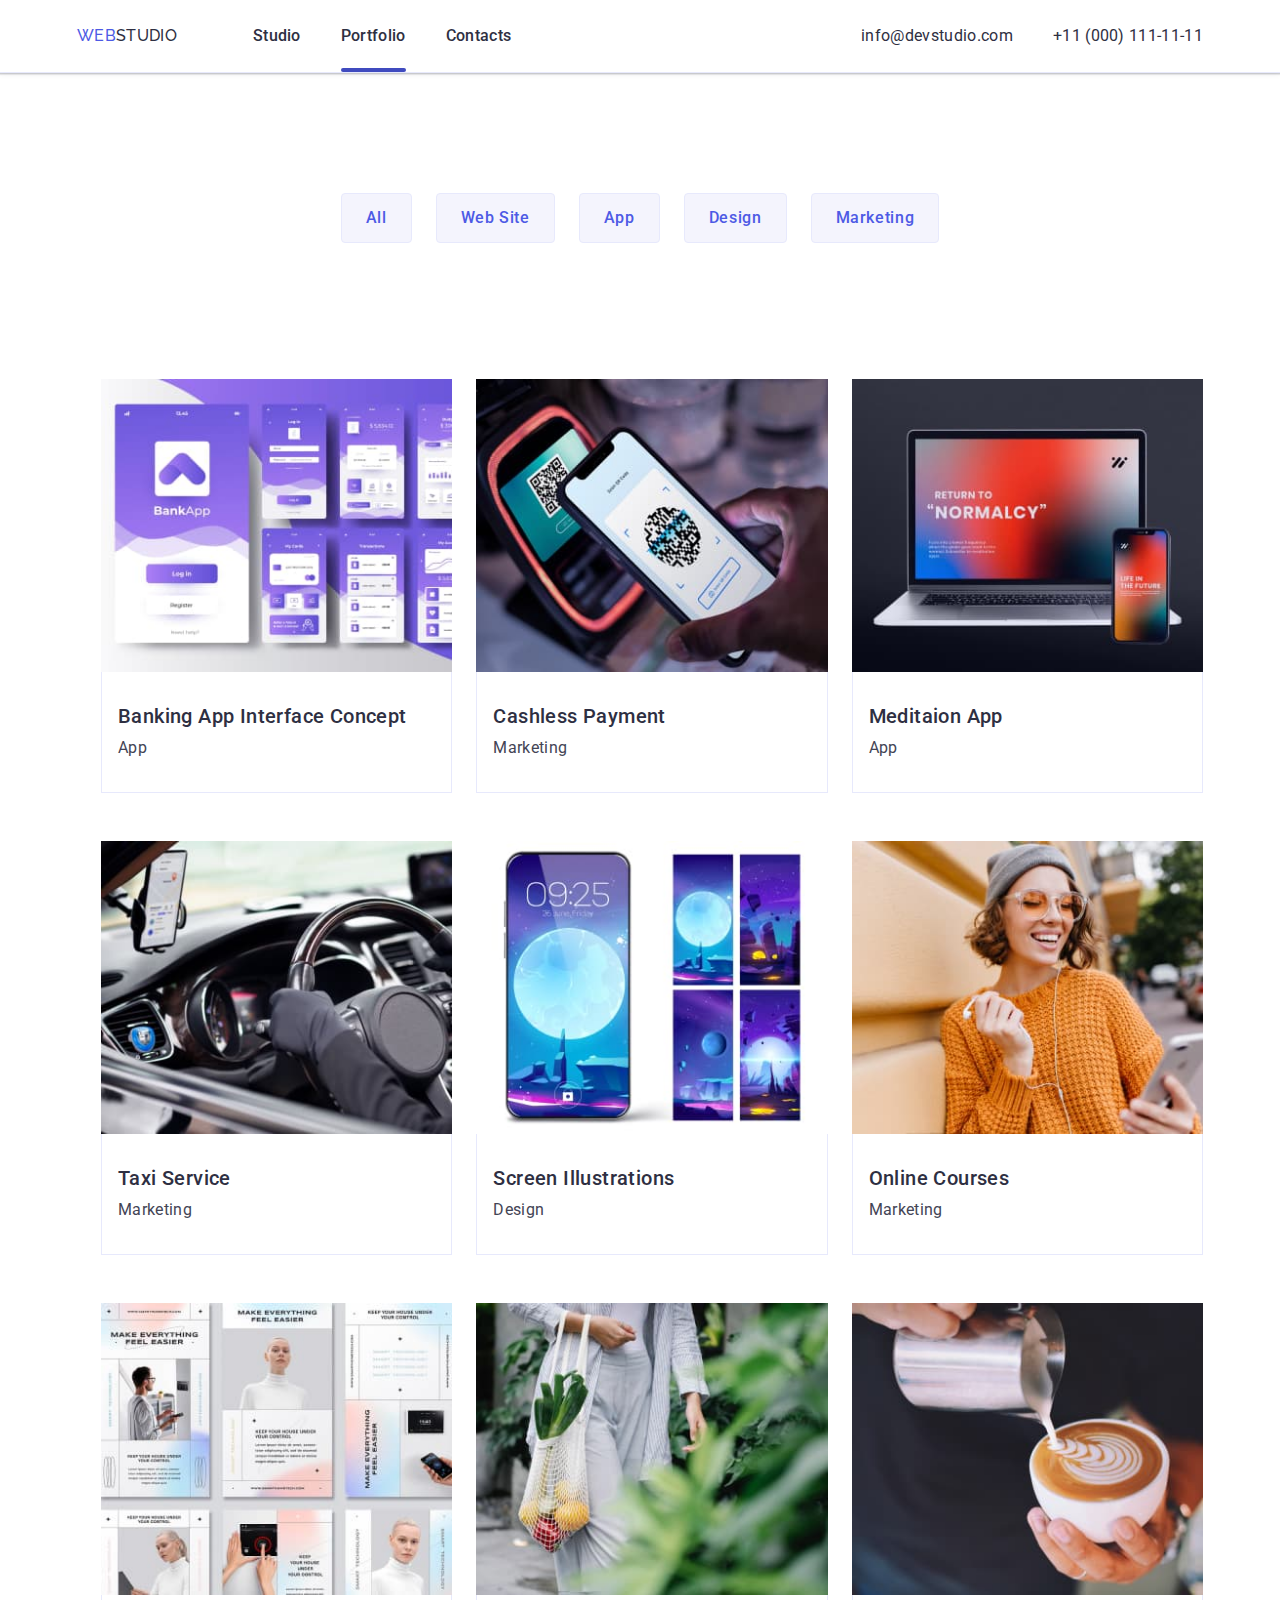
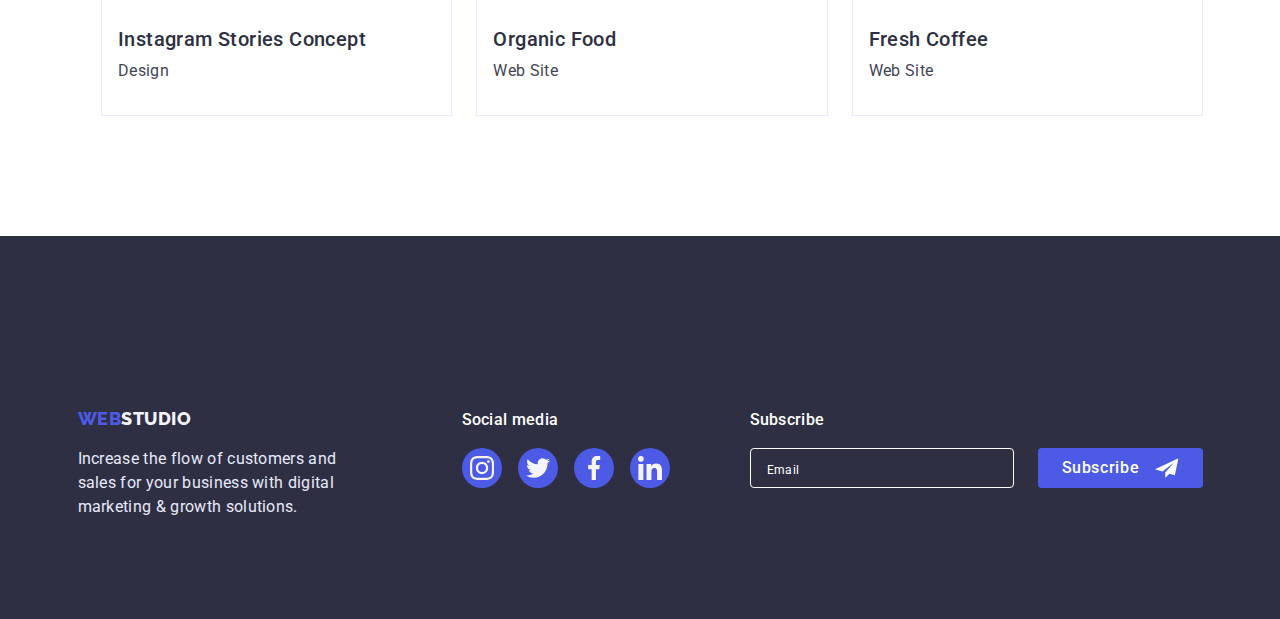
==== commit 7e198b44: "Add files via upload" ====
--- a/portfolio.html
+++ b/portfolio.html
@@ -101,13 +101,13 @@
                             <div class="team-list-img">
                                 <picture>
                                     <source media="(min-width: 1200px)"
-                                        srcset="/imgs/desk/img1.jpg 1x, ./imgs/desk/img12x.jpg 2x">
-                                    <source media="(min-width: 768px)"
-                                        srcset="./imgs/tab/img-tab.jpg 1x, ./imgs/mob/img-tab2x.jpg 2x">
+                                        srcset="../imgs/img0.jpg 1x, ./imgs/desk/img12x.jpg 2x">
+                                    <source media="(min-width: 768px)"
+                                        srcset="./imgs/tab/img-tab.jpg 1x, ./imgs/tab/img-tab2x.jpg 2x">
                                     <source media="(min-width: 320px)"
                                         srcset="./imgs/mob/img-mob.png 1x, ./imgs/mob/img-mob2x.jpg 2x">
 
-                                    <img src="./imgs/desk/img1.jpg" alt="" width="360">
+                                    <img src="./imgs/img0.jpg" alt="" width="360">
                                 </picture>
                                 <p class="overlay">14 Stylish and User-Friendly App Design Concepts · Task Manager App ·
                                     Calorie Tracker App · Exotic Fruit Ecommerce App · Cloud Storage App</p>
@@ -125,12 +125,12 @@
                             <div class="team-list-img">
                                 <picture>
                                     <source media="(min-width: 1200px)"
-                                        srcset="/imgs/desk/img2.jpg 1x, ./imgs/desk/img22x.jpg 2x">
-                                    <source media="(min-width: 768px)"
-                                        srcset="./imgs/tab/img1-tab.jpg 1x, ./imgs/mob/img1-tab2x.jpg 2x">
+                                        srcset="./imgs/img1.jpg 1x, ./imgs/desk/img22x.jpg 2x">
+                                    <source media="(min-width: 768px)"
+                                        srcset="./imgs/tab/img1-tab.jpg 1x, ./imgs/tab/img1-tab2x.jpg 2x">
                                     <source media="(min-width: 320px)"
                                         srcset="./imgs/mob/img1-mob.jpg 1x, ./imgs/mob/img1-mob@2x.jpg 2x">
-                                    <img src="./imgs/desk/img2.jpg" alt="" width="360">
+                                    <img src="./imgs/img1.jpg" alt="" width="360">
                                 </picture>
 
                                 <p class="overlay">14 Stylish and User-Friendly App Design Concepts · Task Manager App ·
@@ -147,12 +147,12 @@
                             <div class="team-list-img">
                                 <picture>
                                     <source media="(min-width: 1200px)"
-                                        srcset="./imgs/desk/img3.jpg 1x, ./imgs/desk/img32x.jpg 2x">
+                                        srcset="./imgs/img2.jpg 1x, ./imgs/desk/img32x.jpg 2x">
                                     <source media="(min-width: 768px)"
                                         srcset="./imgs/tab/img2-tab.jpg 1x, ./imgs/tab/img2-tab2x.jpg 2x">
                                     <source media="(min-width: 320px)"
                                         srcset="./imgs/mob/img2-mob.jpg 1x, ./imgs/mob/img2-mob2x.jpg 2x">
-                                    <img src="./imgs/desk/img3.jpg" alt="" width="360">
+                                    <img src="./imgs/img2.jpg" alt="" width="360">
                                 </picture>
 
                                 <p class="overlay">14 Stylish and User-Friendly App Design Concepts · Task Manager App ·
@@ -169,12 +169,12 @@
                             <div class="team-list-img">
                                 <picture>
                                     <source media="(min-width: 1200px)"
-                                        srcset="./imgs/desk/img4.jpg 1x, ./imgs/desk/img42x.jpg 2x">
+                                        srcset="./imgs/img3.jpg 1x, ./imgs/desk/img42x.jpg 2x">
                                     <source media="(min-width: 768px)"
                                         srcset="./imgs/tab/img4-tab.jpg 1x, ./imgs/tab/img4-tab2x.jpg 2x">
                                     <source media="(min-width: 320px)"
                                         srcset="./imgs/mob/img3-mob.jpg 1x, ./imgs/mob/img3-mob2x.jpg 2x">
-                                    <img src="./imgs/desk/img4.jpg" alt="" width="360">
+                                    <img src="./imgs/img3.jpg" alt="" width="360">
                                 </picture>
 
                                 <p class="overlay">14 Stylish and User-Friendly App Design Concepts · Task Manager App ·
@@ -191,12 +191,12 @@
                             <div class="team-list-img">
                                 <picture>
                                     <source media="(min-width: 1200px)"
-                                        srcset="./imgs/desk/img5.jpg 1x, ./imgs/desk/img52x.jpg 2x">
-                                    <source media="(min-width: 768px)"
-                                        srcset="./imgs/tab/img5-tab.jpg 1x, ./imgs/mob/img5-tab2x.jpg 2x">
+                                        srcset="./imgs/img4.jpg 1x, ./imgs/desk/img52x.jpg 2x">
+                                    <source media="(min-width: 768px)"
+                                        srcset="./imgs/tab/img5-tab.jpg 1x, ./imgs/tab/img5-tab2x.jpg 2x">
                                     <source media="(min-width: 320px)"
                                         srcset="./imgs/mob/img4-mob.jpg 1x, ./imgs/mob/img4-mob2x.jpg 2x">
-                                    <img src="./imgs/desk/img5.jpg" alt="" width="360">
+                                    <img src="./imgs/img4.jpg" alt="" width="360">
                                 </picture>
 
                                 <p class="overlay">14 Stylish and User-Friendly App Design Concepts · Task Manager App ·
@@ -213,12 +213,12 @@
                             <div class="team-list-img">
                                 <picture>
                                     <source media="(min-width: 1200px)"
-                                        srcset="./imgs/desk/img6.jpg 1x, ./imgs/desk/img62x.jpg 2x">
-                                    <source media="(min-width: 768px)"
-                                        srcset="./imgs/tab/img7-tab.jpg 1x, ./imgs/mob/img7-tab2x.jpg 2x">
+                                        srcset="./imgs/img5.jpg 1x, ./imgs/desk/img62x.jpg 2x">
+                                    <source media="(min-width: 768px)"
+                                        srcset="./imgs/tab/img7-tab.jpg 1x, ./imgs/tab/img7-tab2x.jpg 2x">
                                     <source media="(min-width: 320px)"
                                         srcset="./imgs/mob/img5-mob.jpg 1x, ./imgs/mob/img5-mob2x.jpg 2x">
-                                    <img src="./imgs/desk/img5.jpg" alt="" width="360">
+                                    <img src="./imgs/img5.jpg" alt="" width="360">
                                 </picture>
 
                                 <p class="overlay">14 Stylish and User-Friendly App Design Concepts · Task Manager App ·
@@ -235,12 +235,12 @@
                             <div class="team-list-img">
                                 <picture>
                                     <source media="(min-width: 1200px)"
-                                        srcset="./imgs/desk/img7.jpg 1x, ./imgs/desk/img72x.jpg 2x">
-                                    <source media="(min-width: 768px)"
-                                        srcset="./imgs/tab/img8-tab.jpg 1x, ./imgs/mob/img8-tab2x.jpg 2x">
+                                        srcset="./imgs/img7.jpg 1x, ./imgs/desk/img72x.jpg 2x">
+                                    <source media="(min-width: 768px)"
+                                        srcset="./imgs/tab/img8-tab.jpg 1x, ./imgs/tab/img8-tab2x.jpg 2x">
                                     <source media="(min-width: 320px)"
                                         srcset="./imgs/mob/img7-mob.jpg 1x, ./imgs/mob/img7-mob2x.jpg 2x">
-                                    <img src="./imgs/desk/img7.jpg" alt="" width="360">
+                                    <img src="./imgs/img7.jpg" alt="" width="360">
                                 </picture>
 
                                 <p class="overlay">14 Stylish and User-Friendly App Design Concepts · Task Manager App ·
@@ -257,12 +257,12 @@
                             <div class="team-list-img">
                                 <picture>
                                     <source media="(min-width: 1200px)"
-                                        srcset="./imgs/desk/img8.jpg 1x, ./imgs/desk/img82x.jpg 2x">
-                                    <source media="(min-width: 768px)"
-                                        srcset="./imgs/tab/img9-tab.jpg 1x, ./imgs/mob/img9-tab2x.jpg 2x">
+                                        srcset="./imgs/img8.jpg 1x, ./imgs/desk/img82x.jpg 2x">
+                                    <source media="(min-width: 768px)"
+                                        srcset="./imgs/tab/img9-tab.jpg 1x, ./imgs/tab/img9-tab2x.jpg 2x">
                                     <source media="(min-width: 320px)"
                                         srcset="./imgs/mob/img8-mob.jpg 1x, ./imgs/mob/img8-mob2x.jpg 2x">
-                                    <img src="./imgs/desk/img8.jpg" alt="" width="360">
+                                    <img src="./imgs/img8.jpg" alt="" width="360">
                                 </picture>
 
                                 <p class="overlay">14 Stylish and User-Friendly App Design Concepts · Task Manager App ·
@@ -279,12 +279,12 @@
                             <div class="team-list-img">
                                 <picture>
                                     <source media="(min-width: 1200px)"
-                                        srcset="./imgs/desk/img9.jpg 1x, ./imgs/desk/img92x.jpg 2x">
-                                    <source media="(min-width: 768px)"
-                                        srcset="./imgs/tab/img10-tab.jpg 1x, ./imgs/mob/img10-tab2x.jpg 2x">
+                                        srcset="./imgs/img9.jpg 1x, ./imgs/desk/img92x.jpg 2x">
+                                    <source media="(min-width: 768px)"
+                                        srcset="./imgs/tab/img10-tab.jpg 1x, ./imgs/tab/img10-tab2x.jpg 2x">
                                     <source media="(min-width: 320px)"
                                         srcset="./imgs/mob/img9-mob.jpg 1x, ./imgs/mob/img9-mob2x.jpg 2x">
-                                        <img src="./imgs/desk/img9.jpg" alt="" width="360">
+                                        <img src="./imgs/img9.jpg" alt="" width="360">
                                 </picture>
                                 
                                 <p class="overlay">14 Stylish and User-Friendly App Design Concepts · Task Manager App ·
--- a/css/styles.css
+++ b/css/styles.css
@@ -1407,6 +1407,12 @@
         margin-right: 0%;
     }
 
+    .btn:hover,
+    .btn:focus {
+        background: #404BBF;
+        box-shadow: 0px 3px 1px rgba(0, 0, 0, 0.1), 0px 2px 1px rgba(0, 0, 0, 0.08), 0px 2px 2px rgba(0, 0, 0, 0.12);
+        color: #FFFFFF;
+    }
 
     .section-work {
         justify-content: space-between;
@@ -1511,7 +1517,6 @@
 
     .btn-profile:hover,
     .btn-profile:focus {
-
 
         border-radius: 4px;
     }
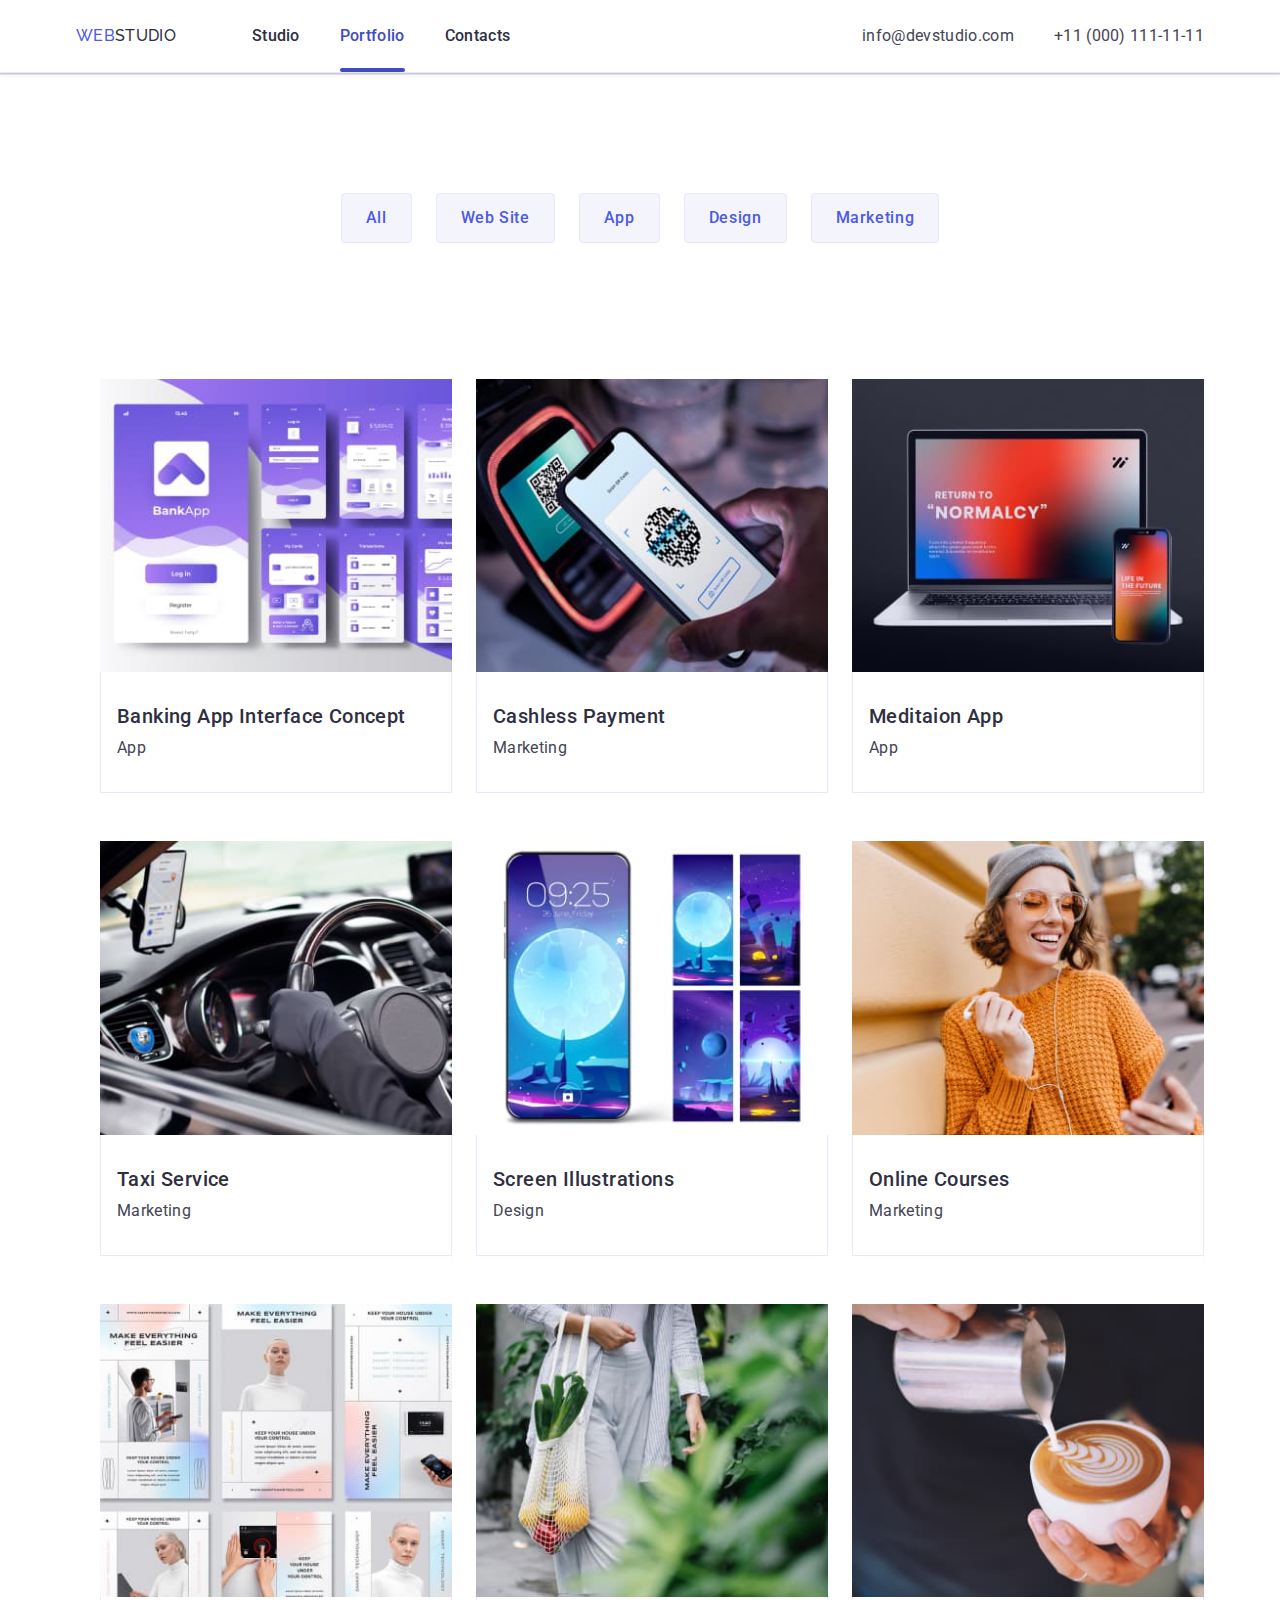
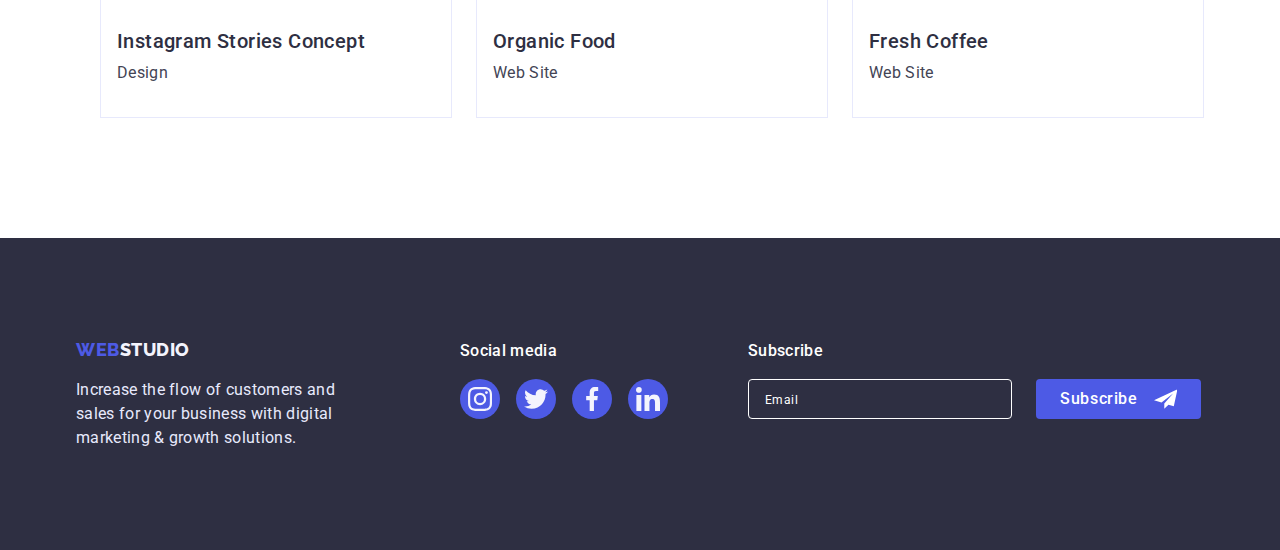
==== commit e22a6e83: "Add files via upload" ====
--- a/portfolio.html
+++ b/portfolio.html
@@ -47,7 +47,7 @@
             </button>
             <ul class="nav-mobile">
                 <li class="list-mobile"><a class="mobile-link" href="./index.html">Studio</a></li>
-                <li class="list-mobile"><a class="mobile-link" href="./portfolio.html">Portfolio</a></li>
+                <li class="list-mobile"><a class="mobile-link current" href="./portfolio.html">Portfolio</a></li>
                 <li class="list-mobile"><a class="mobile-link" href="">Contacts</a></li>
             </ul>
             <ul class="contacts-mobile">
@@ -101,7 +101,7 @@
                             <div class="team-list-img">
                                 <picture>
                                     <source media="(min-width: 1200px)"
-                                        srcset="../imgs/img0.jpg 1x, ./imgs/desk/img12x.jpg 2x">
+                                        srcset="./imgs/img0.jpg 1x, ./imgs/desk/img12x.jpg 2x">
                                     <source media="(min-width: 768px)"
                                         srcset="./imgs/tab/img-tab.jpg 1x, ./imgs/tab/img-tab2x.jpg 2x">
                                     <source media="(min-width: 320px)"
@@ -338,7 +338,7 @@
             <div class="subscribe">
                 <b class="media-text">Subscribe</b>
                 <form class="subscribe-footer">
-                    <label class="footer-form" for="">
+                    <label class="footer-form">
                         <input class="footer-input" type="email" name=foter-subscribe placeholder="Email">
                     </label>
                     <button type="submit" class="btn-subscribe">Subscribe
--- a/css/styles.css
+++ b/css/styles.css
@@ -102,27 +102,7 @@
 
 
 
-.btn-main {
-    font-family: inherit;
-    font-weight: 500;
-    font-size: 16px;
-    line-height: 1.5;
-
-    letter-spacing: 0.04em;
-    padding: 16px 32px;
-    border-radius: 4px;
-    color: var(--main-light-color);
-    background: var(--accent-color);
-    cursor: pointer;
-    border: 1px solid transparent;
-    box-shadow: 0px 4px 4px rgba(0, 0, 0, 0.15);
-    border-radius: 4px;
-    transition: background var(--transition);
-
-
-
-
-}
+
 
 .btn-main:hover,
 .btn-main:focus {
@@ -151,7 +131,9 @@
 
 
 
-
+.current {
+    color: #404BBF;
+}
 
 /* Footer */
 /* 
@@ -254,14 +236,13 @@
     flex-wrap: wrap;
 
 }
-
-*/ .specialist-person-icon {
+ .specialist-person-icon {
     /* flex-basis: calc(100% / 4); */
     display: inline;
 
 }
 
-
+/* 
 .section-hero {
 
     background-color: var(--main-font-color);
@@ -282,14 +263,16 @@
 
 
 
-}
+} */
 
 
 .container {
     width: 100%;
     padding-left: 16px;
     padding-right: 16px;
-
+    max-width: 428px;
+    margin-left: auto;
+    margin-right: auto;
 }
 
 .page-header {
@@ -301,7 +284,14 @@
 
 }
 
-@media screen and (min-widht:480px) {}
+@media screen and (max-width:480px) {
+
+    .section-hero {
+        background-image: linear-gradient(rgba(46, 47, 66, 0.7), rgba(46, 47, 66, 0.7)),
+            url(../imgs/bg-mob.jpg);
+    }
+
+}
 
 
 
@@ -333,7 +323,28 @@
 
 }
 
-
+.btn-subscribe {
+    background: var(--accent-color);
+    color: #FFFFFF;
+    border-radius: 4px;
+    width: 165px;
+    height: 40px;
+    /* border-color: transparent; */
+    border: none;
+    font-weight: 500;
+    font-size: 16px;
+    line-height: 1.5;
+
+    display: flex;
+    align-items: center;
+    margin: auto;
+    letter-spacing: 0.04em;
+    padding: 8px 24px;
+    cursor: pointer;
+    transition: background-color var(--transition);
+
+
+}
 
 
 
@@ -351,11 +362,11 @@
 @media screen and (max-width: 767px) {
 
 
-    .container {
+    /* .container {
         width: 428px;
         margin-left: auto;
         margin-right: auto;
-    }
+    } */
 
     .page-header {
         padding-top: 24px;
@@ -366,12 +377,12 @@
         position: fixed;
         width: 100%;
         height: 100%;
+
         top: 0;
         left: 0;
         z-index: 1000;
         background: #FFFFFF;
-        padding-left: 40px;
-        padding-right: 40px;
+
         opacity: 0;
         visibility: hidden;
         pointer-events: none;
@@ -379,6 +390,22 @@
         flex-direction: column;
         box-shadow: 0px 2px 1px rgba(46, 47, 66, 0.08), 0px 1px 1px rgba(46, 47, 66, 0.16), 0px 1px 6px rgba(46, 47, 66, 0.08);
         transition: opacity var(--transition), visibility var(--transition);
+    }
+
+    .mobile-menu-container {
+        position: relative;
+        padding-left: 40px;
+        max-width: 428px;
+        padding-bottom: 40px;
+        padding-right: 16px;
+        display: flex;
+        flex-direction: column;
+        height: 796px;
+        margin: auto;
+    }
+
+    .nav-mobile {
+        margin-top: 80px;
     }
 
     .mobile-menu.is-open {
@@ -392,11 +419,26 @@
         display: block;
     }
 
-    .nav-mobile {
-
-        padding-top: 80px;
-
-    }
+
+
+
+    .mobile-close-btn {
+        position: absolute;
+        background: #E7E9FC;
+        border: 1px solid rgba(0, 0, 0, 0.1);
+        width: 24px;
+        height: 24px;
+        border-radius: 50%;
+        padding: 0;
+        display: flex;
+        justify-content: center;
+        align-items: center;
+        top: 24px;
+        right: 16px;
+        cursor: pointer;
+        transition: background var(--transition);
+    }
+
 
     .mobile-link {
         font-style: normal;
@@ -432,9 +474,9 @@
 
     }
 
-    .contacts-mobile {
-
-        margin-top: 284px;
+
+    .window-contacts {
+        margin-top: auto;
     }
 
     .mobile-mail {
@@ -461,6 +503,8 @@
         display: flex;
         justify-content: space-between;
         margin-top: 48px;
+        max-width: 328px;
+
     }
 
 
@@ -473,9 +517,9 @@
         letter-spacing: 0.02em;
 
         color: var(--main-light-color);
-        width: 320px;
+        max-width: 320px;
         margin: 0 auto 72px;
-
+        width: 100%;
 
     }
 
@@ -511,8 +555,10 @@
         gap: 8px;
         margin-bottom: 72px;
 
-
-
+    }
+
+    .goals-item:last-child {
+        margin-bottom: 0;
     }
 
 
@@ -570,10 +616,11 @@
         display: flex;
         flex-wrap: wrap;
         justify-content: center;
+        gap: 72px 16px;
     }
 
     .customers-item {
-        width: 168px;
+        width: 190px;
         height: 88px;
 
     }
@@ -588,6 +635,7 @@
         margin-top: 16px;
         margin-left: auto;
         margin-right: auto;
+        text-align: left;
 
 
 
@@ -654,15 +702,14 @@
 
     .btn-subscribe {
         margin-top: 16px;
-
-
-    }
+    }
+
 
     .footer-form {
         border: 1px solid #FFFFFF;
         filter: drop-shadow(0px 4px 4px rgba(0, 0, 0, 0.15));
         border-radius: 4px;
-        width: 398px;
+        width: 100%;
         height: 40px;
         display: block;
     }
@@ -679,7 +726,7 @@
     }
 
     .footer-input {
-        width: 398px;
+        width: 100%;
         height: 40px;
         border: #FFFFFF 1px solid;
         border-radius: 4px;
@@ -760,7 +807,8 @@
     }
 
     .modal {
-        width: 392px;
+        max-width: 428px;
+        width: 100%;
         background-color: #FCFCFC;
         position: absolute;
         top: 50%;
@@ -837,13 +885,74 @@
         display: none;
     }
 
+
+    .section-hero {
+        padding-top: 112px;
+        padding-bottom: 112px;
+    }
+
+    .btn-main {
+        font-family: inherit;
+        font-weight: 500;
+        font-size: 16px;
+        line-height: 1.5;
+
+        letter-spacing: 0.04em;
+        padding: 16px 32px;
+        border-radius: 4px;
+        color: var(--main-light-color);
+        background: var(--accent-color);
+        cursor: pointer;
+        border: 1px solid transparent;
+        box-shadow: 0px 4px 4px rgba(0, 0, 0, 0.15);
+        border-radius: 4px;
+        /* transition: background var(--transition); */
+
+
+    }
+
+
+    .section-hero {
+        padding-top: 112px;
+        padding-bottom: 112px;
+        background-color: var(--main-font-color);
+        background-image: linear-gradient(rgba(46, 47, 66, 0.7), rgba(46, 47, 66, 0.7)),
+            url(../imgs/bg-mob.jpg);
+
+        background-repeat: no-repeat;
+        background-size: cover;
+        background-position: center;
+        max-width: 1440px;
+        margin-left: auto;
+        margin-right: auto;
+
+
+        text-align: center;
+    }
+}
+
+@media screen and (min-device-pixel-ratio: 2) and (max-width: 428px),
+(min-resolution: 192dpi) and (max-width: 428px),
+(min-resolution: 2dppx) and (max-width: 428px) {
+    .section-hero {
+        background-image: linear-gradient(rgba(46, 47, 66, 0.7), rgba(46, 47, 66, 0.7)),
+            url(../imgs/bg@2x-mob.jpg);
+    }
+}
+
+
+@media screen and (max-width: 420px) {
+    .mobile-phone {
+        font-size: 24px;
+    }
 }
 
 @media screen and (min-device-pixel-ratio: 2) and (max-width: 768px),
 (min-resolution: 192dpi) and (max-width: 768px),
 (min-resolution: 2dppx) and (max-width: 768px) {
     .section-hero {
-        background-image: url(../imgs/bg@2x-mob.jpg);
+        background-image: linear-gradient(rgba(46, 47, 66, 0.7), rgba(46, 47, 66, 0.7)),
+            url(../imgs/bg@2x-tab.jpg);
     }
 }
 
@@ -854,12 +963,18 @@
         display: none;
     }
 
-
+    .container {
+        max-width: 736px;
+    }
 
     .mobile-menu-open {
         display: none;
     }
 
+
+    .list.current {
+        color: #404BBF;
+    }
 
     .nav {
         display: flex;
@@ -918,19 +1033,34 @@
 
     .contacts a {
         font-weight: 400;
-        font-size: 16px;
-        line-height: 1.5;
-        letter-spacing: 0.02em;
-        color: var(--main-font-color);
+        font-size: 12px;
+        line-height: 1.17;
+        letter-spacing: 0.04em;
+        color: var(--secondare-font-color);
 
         margin: 0%;
         transition: color var(--transition);
+    }
+
+
+    .nav a.current{
+        color: #404BBF;
     }
 
     /* .contacts a:hover,
     .contacts a:focus {
         color: #404BBF;
     } */
+
+    .address-list {
+        margin-bottom: 12px;
+    }
+
+    .list:last-child {
+        margin-bottom: 0;
+    }
+
+
 
     .text-main {
 
@@ -942,29 +1072,69 @@
     }
 
 
+    .btn-main {
+        font-family: inherit;
+        font-weight: 500;
+        font-size: 16px;
+        line-height: 1.5;
+
+        letter-spacing: 0.04em;
+        padding: 16px 32px;
+        border-radius: 4px;
+        color: var(--main-light-color);
+        background: var(--accent-color);
+        cursor: pointer;
+        border: 1px solid transparent;
+        box-shadow: 0px 4px 4px rgba(0, 0, 0, 0.15);
+        border-radius: 4px;
+        /* transition: background var(--transition); */
+
+
+
+    }
+
     .goals {
         display: flex;
         flex-wrap: wrap;
         padding: 0%;
-        margin-right: 24px;
+        gap: 72px 24px;
+
 
     }
 
     .goals-item {
 
         text-align: left;
-        flex-basis: calc((100%-48px)/2);
-        margin-bottom: 72px;
-
-
-
-    }
-
-    .section-hero {
-        background-image: linear-gradient(rgba(46, 47, 66, 0.7), rgba(46, 47, 66, 0.7)),
-            url(../imgs/bg-tab.jpg);
-        max-width: 1440px;
-    }
+        flex-basis: calc((100% - 24px)/2);
+
+
+
+
+    }
+
+
+    .quality {
+        font-weight: 700;
+        font-size: 36px;
+        line-height: 1.11;
+        letter-spacing: 0.02em;
+        text-transform: capitalize;
+        color: var(--main-font-color);
+        margin-bottom: 8px;
+
+
+    }
+
+    .quality-description {
+        font-weight: 500;
+        font-size: 16px;
+        line-height: 1.5;
+        letter-spacing: 0.02em;
+        color: var(--secondare-font-color);
+
+    }
+
+
 
     .projects-people {
         display: flex;
@@ -980,7 +1150,7 @@
 
         flex-basis: calc(100% - 24px / 2);
         justify-content: space-between;
-        margin-right: 24px;
+
         max-width: 264px;
 
 
@@ -1013,13 +1183,14 @@
         display: flex;
         flex-wrap: wrap;
         justify-content: center;
-
+        gap: 72px 24px;
     }
 
     .customers-item {
         width: 168px;
         height: 88px;
-        justify-content: center;
+
+
     }
 
     .footer-text {
@@ -1055,7 +1226,7 @@
     .footer-container {
         display: flex;
         flex-wrap: wrap;
-        justify-content: center;
+
     }
 
     .media-text {
@@ -1088,12 +1259,20 @@
 
     .subscribe-footer {
         display: flex;
+        margin-top: 24px;
     }
 
     .subscribe {
         margin-top: 72px;
     }
 
+
+    .btn-subscribe {
+
+        margin-left: 24px;
+
+
+    }
 
     .footer-point {
         width: 40px;
@@ -1139,6 +1318,24 @@
 
     }
 
+    .section-hero {
+        padding-top: 112px;
+        padding-bottom: 112px;
+        background-color: var(--main-font-color);
+        background-image: linear-gradient(rgba(46, 47, 66, 0.7), rgba(46, 47, 66, 0.7)),
+            url(../imgs/herobg.jpg);
+
+        background-repeat: no-repeat;
+        background-size: cover;
+        background-position: center;
+        max-width: 1440px;
+        margin-left: auto;
+        margin-right: auto;
+
+
+        text-align: center;
+    }
+
     .nav-profile {
         display: flex;
         margin-bottom: 72px;
@@ -1198,10 +1395,15 @@
     .bg-color {
         background-color: var(--border-bg-color);
         padding-top: 120px;
-        padding-left: 108px;
-        padding-right: 108px;
+
         width: 100%;
 
+    }
+
+    .bg-container {
+        width: 584px;
+        margin-left: auto;
+        margin-right: auto;
     }
 
     .modal {
@@ -1288,7 +1490,8 @@
 (min-resolution: 192dpi) and (min-width: 768px),
 (min-resolution: 2dppx) and (min-width: 768px) {
     .section-hero {
-        background-image: url(../imgs/bg@2x-tab.jpg);
+        background-image: linear-gradient(rgba(46, 47, 66, 0.7), rgba(46, 47, 66, 0.7)),
+            url(../imgs/hero-bg-desk.jpg);
     }
 }
 
@@ -1302,7 +1505,7 @@
 
 @media screen and (min-width: 1200px) {
     .container {
-        width: 1158px;
+        min-width: 1160px;
     }
 
     .text-main {
@@ -1318,28 +1521,34 @@
         display: flex;
     }
 
-
+    .address-list {
+        margin-bottom: 0;
+    }
+
+    .current {
+        color: #404BBF;
+    }
+
+    .nav-link:hover,
+    .nav-link:focus {
+        color: #404BBF;
+    }
 
     .goals {
         display: flex;
         flex-wrap: nowrap;
-        align-items: center;
+
         padding: 0%;
-
     }
 
     .goals-item {
         text-align: left;
         flex-basis: calc(100% - 72px / 4);
-        margin-right: 24px;
-
-    }
-
-    .goals-item:last-child {
-
-        margin-right: 0%;
-
-    }
+
+
+    }
+
+
 
 
     .goals-item::before {
@@ -1373,16 +1582,58 @@
     .quality {
         margin-top: 8px;
         margin-bottom: 8px;
+        font-weight: 500;
+        font-size: 20px;
+        line-height: 1.2;
+        letter-spacing: 0.02em;
+
     }
 
     .quality-description {
         font-weight: 400;
+        font-weight: 400;
+        font-size: 16px;
+        line-height: 24px;
+        /* or 150% */
+
+        letter-spacing: 0.02em;
+    }
+
+
+    .contacts a {
+        font-weight: 400;
+        font-size: 16px;
+        line-height: 1.5;
+        letter-spacing: 0.02em;
+        color: var(--secondare-font-color);
+
+        margin: 0%;
+        transition: color var(--transition);
     }
 
 
     .section-hero {
+
+
+
+
+
+        background-color: var(--main-font-color);
         background-image: linear-gradient(rgba(46, 47, 66, 0.7), rgba(46, 47, 66, 0.7)),
             url(../imgs/herobg.jpg);
+        /* 
+    background-repeat: no-repeat;
+    background-size: cover;
+    background-position: center;
+    max-width: 1440px;
+    margin-left: auto;
+    margin-right: auto; */
+
+
+        text-align: center;
+        padding-top: 188px;
+        padding-bottom: 188px;
+
     }
 
 
@@ -1393,13 +1644,8 @@
     }
 
     .people {
-
-        display: inline;
-
-        flex-basis: calc(100% - 72px / 4);
+        flex-basis: calc((100% - 72px) / 4);
         justify-content: space-between;
-        margin-right: 24px;
-
 
     }
 
@@ -1431,7 +1677,10 @@
 
     .customers {
         flex-wrap: nowrap;
-    }
+
+    }
+
+
 
     .customers-logo:hover,
     .customers-logo:focus {
@@ -1455,6 +1704,7 @@
 
     .subscribe {
         margin-left: 80px;
+        margin-top: 0;
     }
 
     .subscribe-footer {
@@ -1495,6 +1745,8 @@
         display: flex;
         align-items: baseline;
     }
+
+
 
     /* .nav-profile {
         display: flex;
@@ -1615,7 +1867,9 @@
 (min-resolution: 192dpi) and (min-width: 1200px),
 (min-resolution: 2dppx) and (min-width: 1200px) {
     .section-hero {
-        background-image: url(../imgs/hero-bg-desk.jpg);
+        background-image: linear-gradient(rgba(46, 47, 66, 0.7), rgba(46, 47, 66, 0.7)),
+            url(../imgs/hero-bg-desk.jpg);
+
     }
 
 
@@ -1675,10 +1929,7 @@
 
 
 
-.customers {
-    display: flex;
-    gap: 24px;
-}
+
 
 
 
@@ -1692,8 +1943,8 @@
 
 
 .customers-logo {
-    width: 168px;
-    height: 88px;
+    width: 100%;
+    height: 100%;
     border-radius: 4px;
     align-items: center;
     justify-content: center;
@@ -2020,28 +2271,9 @@
 
 
 
-.btn-subscribe {
-    background: var(--accent-color);
-    color: #FFFFFF;
-    border-radius: 4px;
-    width: 165px;
-    height: 40px;
-    margin-left: 24px;
-    /* border-color: transparent; */
-    border: none;
-    font-weight: 500;
-    font-size: 16px;
-    line-height: 1.5;
-
-    display: flex;
-    align-items: center;
-    text-align: center;
-    letter-spacing: 0.04em;
-    padding: 8px 24px;
-    cursor: pointer;
-    transition: background-color var(--transition);
-
-}
+
+
+
 
 .btn-subscribe:hover,
 .btn-subscribe:focus {
@@ -2059,9 +2291,9 @@
 
 .user-policy-text::before {
     content: "";
-    display: block;
+    display: flex;
     margin-right: 8px;
-
+    flex-shrink: 0;
     width: 16px;
     height: 16px;
     border: 1px solid #2E2F42;
